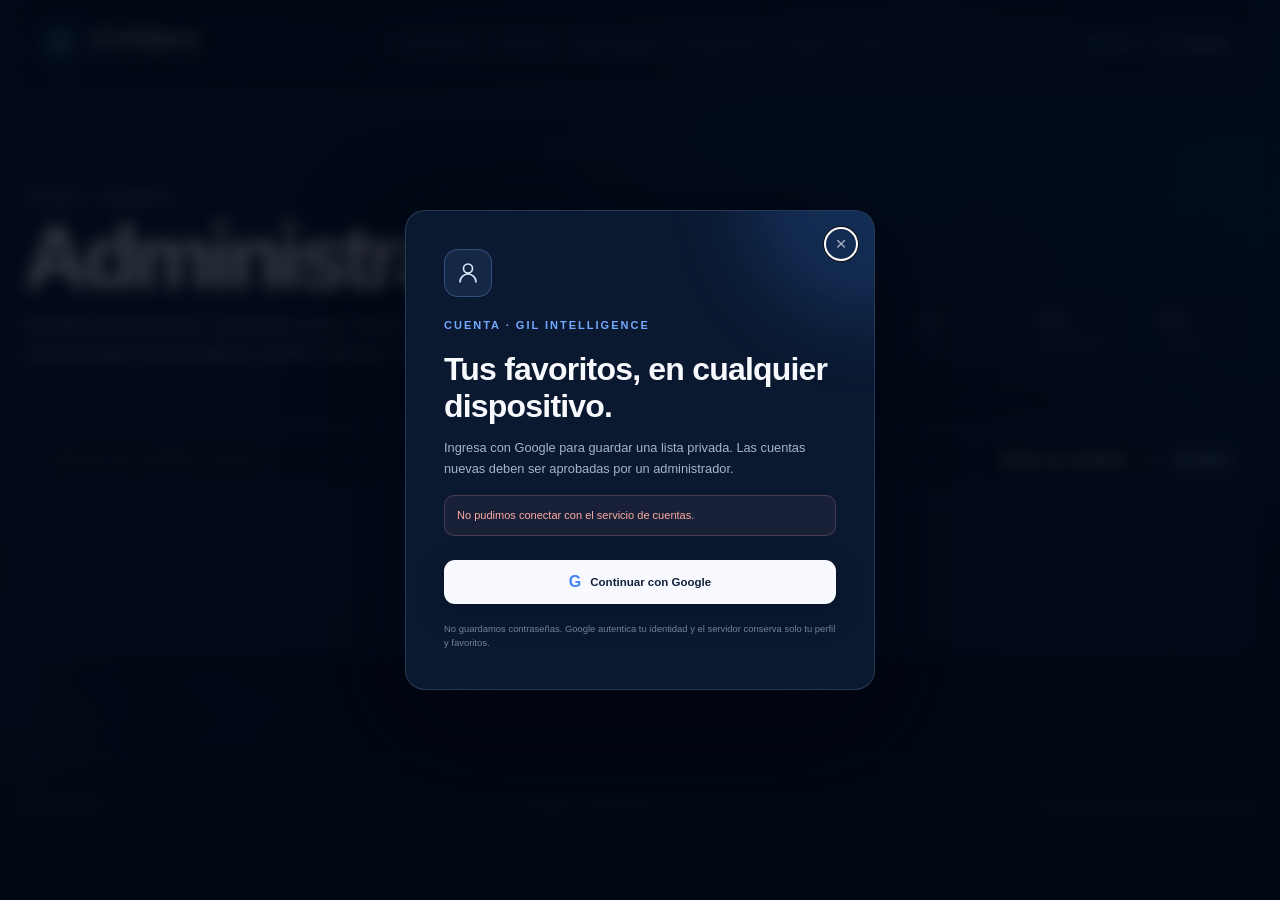
==== apps/web/admin.html @ 430505ee "Add secure multi-user accounts and synced favorites" ====
<!doctype html>
<html lang="es">
  <head>
    <meta charset="utf-8" />
    <meta name="viewport" content="width=device-width, initial-scale=1" />
    <meta name="theme-color" content="#071426" />
    <meta http-equiv="Content-Security-Policy" content="default-src 'self'; script-src 'self' https://www.gstatic.com; style-src 'self' https://fonts.googleapis.com; font-src https://fonts.gstatic.com; img-src 'self' data: https://lh3.googleusercontent.com; connect-src 'self' https://cactuar-api-mpkrb3h6wa-uc.a.run.app https://identitytoolkit.googleapis.com https://securetoken.googleapis.com https://www.googleapis.com; object-src 'none'; base-uri 'self'; form-action 'none'" />
    <meta name="robots" content="noindex, nofollow" />
    <title>Administración · Gil Intelligence</title>
    <link rel="preconnect" href="https://fonts.googleapis.com" />
    <link rel="preconnect" href="https://fonts.gstatic.com" crossorigin />
    <link href="https://fonts.googleapis.com/css2?family=Manrope:wght@400;500;600;700&amp;family=Space+Grotesk:wght@500;600&amp;display=swap" rel="stylesheet" />
    <link rel="stylesheet" href="./styles.css" />
  </head>
  <body>
    <div class="ambient ambient-one"></div><div class="ambient ambient-two"></div>
    <header class="topbar">
      <a class="brand" href="./" aria-label="Gil Intelligence, inicio"><span class="brand-mark" aria-hidden="true">G</span><span><strong>Gil Intelligence</strong><small>Administración</small></span></a>
      <nav class="site-nav" aria-label="Secciones principales">
        <a href="./">Conversiones</a><a href="./market.html">Mercado</a><a href="./opportunities.html">Oportunidades</a><a href="./projections.html">Proyecciones</a><a href="./snipes.html">Snipeos</a><a href="./signals.html">Hoy</a>
      </nav>
      <div class="topbar-meta"><span class="live-dot" aria-hidden="true"></span><span>Admin</span></div>
    </header>
    <main class="admin-main">
      <section class="admin-hero">
        <div><p class="eyebrow">ACCESO · USUARIOS</p><h1>Administración.</h1><p>Aprueba cuentas nuevas, suspende accesos y asigna administradores. Los datos de mercado siguen siendo públicos; perfiles y favoritos son privados.</p></div>
        <div class="admin-summary" aria-label="Resumen de usuarios">
          <div><strong id="admin-total">—</strong><small>Total</small></div>
          <div><strong id="admin-pending">—</strong><small>Pendientes</small></div>
          <div><strong id="admin-active">—</strong><small>Activos</small></div>
        </div>
      </section>
      <section id="admin-panel" class="admin-panel" aria-live="polite">
        <div class="admin-toolbar">
          <label class="sr-only" for="admin-search">Buscar usuario</label><input id="admin-search" type="search" placeholder="Buscar por nombre o correo…" autocomplete="off" />
          <label class="sr-only" for="admin-status-filter">Estado</label><select id="admin-status-filter"><option value="ALL">Todos los estados</option><option value="PENDING">Pendientes</option><option value="ACTIVE">Activos</option><option value="SUSPENDED">Suspendidos</option></select>
          <button id="admin-refresh" class="secondary-action" type="button">Actualizar</button>
        </div>
        <div id="admin-users" class="admin-users"><p class="admin-empty">Comprobando permisos…</p></div>
      </section>
    </main>
    <footer><span>Gil Intelligence</span><span>Acceso restringido a administradores.</span><span>No automatiza acciones dentro del juego.</span></footer>
    <script src="./config.js" defer></script>
    <script src="./auth.js" defer></script>
    <script src="./admin.js" defer></script>
  </body>
</html>
---- apps/web/styles.css ----
:root {
  color-scheme: dark;
  --ink: #f7f9fd;
  --muted: #a7b4c8;
  --quiet: #718198;
  --bg: #06101f;
  --panel: rgba(12, 26, 47, 0.88);
  --panel-solid: #0d1c33;
  --line: rgba(150, 179, 220, 0.17);
  --mint: #73a9ff;
  --mint-bright: #dbeafe;
  --gold: #d6bd8a;
  --danger: #ffaaa3;
  --shadow: 0 24px 70px rgba(0, 5, 16, 0.42);
  --font-sans: "Manrope", "Segoe UI Variable", "Segoe UI", sans-serif;
  --font-display: "Space Grotesk", "Manrope", sans-serif;
  font-family: var(--font-sans);
}

* { box-sizing: border-box; }
[hidden] { display: none !important; }

html { scroll-behavior: smooth; }

body {
  margin: 0;
  min-width: 320px;
  background:
    radial-gradient(circle at 72% -10%, rgba(63, 119, 208, 0.2), transparent 40%),
    radial-gradient(circle at 8% 42%, rgba(34, 73, 132, 0.12), transparent 36%),
    linear-gradient(180deg, #071426 0%, #06101f 52%, #040b16 100%);
  color: var(--ink);
  min-height: 100vh;
  overflow-x: hidden;
  text-rendering: optimizeLegibility;
}

button, input, select { font: inherit; }

button, select { cursor: pointer; }

.ambient {
  position: fixed;
  width: 440px;
  height: 440px;
  border-radius: 50%;
  filter: blur(90px);
  opacity: 0.12;
  pointer-events: none;
  z-index: -1;
}

.ambient-one { background: #397ee8; top: 8%; right: -260px; }
.ambient-two { background: #9abcf3; bottom: 5%; left: -300px; opacity: 0.055; }

.topbar {
  width: min(1440px, calc(100% - 48px));
  margin: 0 auto;
  height: 88px;
  display: grid;
  grid-template-columns: 1fr auto 1fr;
  align-items: center;
  border-bottom: 1px solid var(--line);
  position: sticky;
  top: 0;
  z-index: 20;
  padding-inline: 18px;
  background: rgba(5, 15, 30, 0.82);
  backdrop-filter: blur(18px) saturate(130%);
  box-shadow: 0 14px 34px rgba(0, 5, 16, .16);
}

.brand {
  color: inherit;
  text-decoration: none;
  display: inline-flex;
  align-items: center;
  gap: 12px;
}

.brand-mark {
  width: 38px;
  height: 38px;
  display: grid;
  place-items: center;
  border: 1px solid rgba(115, 169, 255, 0.58);
  border-radius: 10px;
  color: var(--mint-bright);
  background: linear-gradient(145deg, rgba(115, 169, 255, 0.2), rgba(115, 169, 255, 0.035));
  box-shadow: inset 0 0 18px rgba(115, 169, 255, 0.08), 0 8px 24px rgba(21, 74, 155, .18);
  font-family: var(--font-display);
  font-weight: 600;
}

.brand strong, .brand small { display: block; }
.brand strong { font-size: 0.92rem; letter-spacing: 0.01em; }
.brand small { margin-top: 2px; color: var(--quiet); font-size: 0.68rem; letter-spacing: 0.08em; text-transform: uppercase; }

.topbar-meta {
  justify-self: end;
  display: flex;
  align-items: center;
  gap: 8px;
  color: var(--muted);
  font-size: 0.8rem;
  letter-spacing: 0.02em;
}

.live-dot {
  width: 7px;
  height: 7px;
  border-radius: 50%;
  background: var(--mint);
  box-shadow: 0 0 12px rgba(115, 169, 255, 0.72);
}

.separator { color: #43536a; }

.auth-trigger {
  min-height: 36px;
  padding: 6px 10px;
  display: inline-flex;
  align-items: center;
  gap: 7px;
  color: var(--muted);
  border: 1px solid var(--line);
  border-radius: 10px;
  background: rgba(12, 28, 52, .78);
  font-size: .68rem;
  font-weight: 700;
  transition: 150ms ease;
}
.auth-trigger:hover { color: var(--ink); border-color: rgba(115, 169, 255, .42); }
.auth-trigger > span { max-width: 90px; overflow: hidden; text-overflow: ellipsis; white-space: nowrap; }
.auth-trigger svg { width: 17px; height: 17px; fill: none; stroke: currentColor; stroke-width: 1.8; stroke-linecap: round; }
.auth-trigger.has-avatar::before { content: ""; width: 22px; height: 22px; border-radius: 50%; background: var(--avatar) center / cover; box-shadow: 0 0 0 1px rgba(255,255,255,.18); }
.auth-trigger.has-avatar svg { display: none; }

.account-dialog {
  width: min(470px, calc(100% - 24px));
  padding: 0;
  color: var(--ink);
  border: 1px solid rgba(136, 172, 224, .22);
  border-radius: 20px;
  background: #0a1930;
  box-shadow: 0 30px 100px rgba(0, 4, 14, .72);
}
.account-dialog::backdrop { background: rgba(1, 7, 18, .78); backdrop-filter: blur(8px); }
.account-shell { position: relative; padding: 38px; overflow: hidden; }
.account-shell::before { content: ""; position: absolute; width: 250px; height: 250px; right: -120px; top: -140px; border-radius: 50%; background: rgba(55, 116, 210, .22); filter: blur(35px); pointer-events: none; }
.account-icon { width: 48px; height: 48px; margin-bottom: 22px; display: grid; place-items: center; color: var(--mint-bright); border: 1px solid rgba(115, 169, 255, .3); border-radius: 14px; background: rgba(115, 169, 255, .1); }
.account-icon svg { width: 24px; height: 24px; fill: none; stroke: currentColor; stroke-width: 1.6; stroke-linecap: round; }
.account-shell h2 { margin: 8px 0 12px; font: 600 clamp(1.55rem, 4vw, 2rem) var(--font-display); letter-spacing: -.025em; }
.account-copy { margin: 0; color: var(--muted); font-size: .8rem; line-height: 1.65; }
.account-profile { margin-top: 22px; padding: 14px; display: grid; grid-template-columns: 42px minmax(0, 1fr) auto; align-items: center; gap: 11px; border: 1px solid var(--line); border-radius: 13px; background: rgba(5, 15, 30, .62); }
.account-profile[hidden] { display: none; }
.account-profile img { width: 42px; height: 42px; border-radius: 50%; object-fit: cover; }
.account-profile strong, .account-profile small { display: block; overflow: hidden; text-overflow: ellipsis; white-space: nowrap; }
.account-profile strong { font-size: .78rem; }
.account-profile small { margin-top: 3px; color: var(--quiet); font-size: .63rem; }
.account-status, .user-status { padding: 5px 7px; color: #b9d3ff; border: 1px solid rgba(115,169,255,.25); border-radius: 999px; background: rgba(115,169,255,.09); font-size: .56rem; font-weight: 800; letter-spacing: .06em; text-transform: uppercase; }
.account-status[data-status="PENDING"], .user-status[data-status="PENDING"] { color: #f1d7a4; border-color: rgba(214,189,138,.28); background: rgba(214,189,138,.09); }
.account-status[data-status="SUSPENDED"], .user-status[data-status="SUSPENDED"] { color: var(--danger); border-color: rgba(255,170,163,.24); background: rgba(255,170,163,.08); }
.account-message { margin: 16px 0 0; padding: 11px 12px; color: var(--danger); border: 1px solid rgba(255,170,163,.2); border-radius: 10px; background: rgba(255,170,163,.06); font-size: .69rem; line-height: 1.5; }
.account-message[data-tone="success"] { color: #b9d3ff; border-color: rgba(115,169,255,.2); background: rgba(115,169,255,.06); }
.account-actions { margin-top: 24px; display: grid; gap: 9px; }
.google-login, .secondary-action, .account-admin-link {
  min-height: 44px;
  display: flex;
  align-items: center;
  justify-content: center;
  gap: 9px;
  border-radius: 11px;
  font-size: .72rem;
  font-weight: 750;
  text-decoration: none;
}
.google-login { color: #10203a; border: 0; background: #f8faff; box-shadow: 0 10px 28px rgba(4,12,26,.28); }
.google-login span { font: 800 1rem Arial, sans-serif; color: #4285f4; }
.google-login:disabled { opacity: .55; cursor: wait; }
.secondary-action, .account-admin-link { color: var(--mint-bright); border: 1px solid var(--line); background: rgba(12,29,54,.72); }
.account-privacy { margin-top: 18px; display: block; color: var(--quiet); font-size: .59rem; line-height: 1.55; }

.admin-main { padding-bottom: 100px; }
.admin-hero { min-height: 330px; padding: 82px 0 52px; display: flex; align-items: end; justify-content: space-between; gap: 36px; }
.admin-hero h1 { margin: 8px 0 14px; }
.admin-hero p { max-width: 660px; margin: 0; color: var(--muted); line-height: 1.65; }
.admin-summary { display: grid; grid-template-columns: repeat(3, minmax(100px, 1fr)); gap: 9px; }
.admin-summary div { min-width: 112px; padding: 17px; border: 1px solid var(--line); border-radius: 13px; background: var(--panel); }
.admin-summary strong, .admin-summary small { display: block; }
.admin-summary strong { font: 600 1.45rem var(--font-display); }
.admin-summary small { margin-top: 5px; color: var(--quiet); font-size: .59rem; text-transform: uppercase; }
.admin-panel { border: 1px solid var(--line); border-radius: 17px; background: var(--panel); box-shadow: var(--shadow); overflow: hidden; }
.admin-toolbar { padding: 18px; display: grid; grid-template-columns: minmax(220px, 1fr) auto auto; gap: 10px; border-bottom: 1px solid var(--line); }
.admin-toolbar input, .admin-toolbar select { min-height: 42px; padding: 0 13px; color: var(--ink); border: 1px solid var(--line); border-radius: 10px; background: rgba(5,15,30,.62); outline: none; }
.admin-toolbar input:focus, .admin-toolbar select:focus { border-color: rgba(115,169,255,.55); }
.admin-users { display: grid; }
.admin-user { padding: 18px; display: grid; grid-template-columns: 46px minmax(210px, 1fr) auto auto minmax(240px, auto); align-items: center; gap: 14px; border-bottom: 1px solid var(--line); }
.admin-user:last-child { border-bottom: 0; }
.admin-user > img, .admin-avatar-fallback { width: 46px; height: 46px; border-radius: 50%; object-fit: cover; background: rgba(115,169,255,.1); }
.admin-avatar-fallback { display: grid; place-items: center; color: var(--mint); font: 700 1rem var(--font-display); }
.admin-identity { min-width: 0; }
.admin-identity strong, .admin-identity small { display: block; overflow: hidden; text-overflow: ellipsis; white-space: nowrap; }
.admin-identity strong { font-size: .79rem; }
.admin-identity small { margin-top: 4px; color: var(--quiet); font-size: .63rem; }
.admin-meta { color: var(--quiet); font-size: .62rem; line-height: 1.55; text-align: right; }
.admin-meta strong { color: var(--muted); }
.admin-actions { display: flex; justify-content: end; gap: 7px; flex-wrap: wrap; }
.admin-actions button { min-height: 34px; padding: 0 10px; color: var(--muted); border: 1px solid var(--line); border-radius: 8px; background: rgba(5,15,30,.55); font-size: .62rem; font-weight: 700; }
.admin-actions button:hover { color: var(--ink); border-color: rgba(115,169,255,.4); }
.admin-actions button.primary { color: #0b1a30; border-color: transparent; background: #dbeafe; }
.admin-actions button.danger { color: var(--danger); }
.admin-empty { padding: 60px 22px; color: var(--quiet); text-align: center; }

.site-nav {
  display: inline-flex;
  align-items: center;
  gap: 4px;
  padding: 4px;
  border: 1px solid var(--line);
  border-radius: 12px;
  background: rgba(8, 19, 37, .72);
}

.site-nav a {
  padding: 8px 12px;
  color: var(--quiet);
  border-radius: 8px;
  text-decoration: none;
  font-size: .72rem;
  font-weight: 650;
  transition: 150ms ease;
}

.site-nav a:hover { color: var(--ink); }
.site-nav a.active { color: #061225; background: #f6f9ff; box-shadow: 0 5px 18px rgba(126, 173, 249, .18); }

main, footer { width: min(1280px, calc(100% - 48px)); margin-inline: auto; }

.hero {
  min-height: 500px;
  display: grid;
  grid-template-columns: minmax(0, 1.4fr) minmax(280px, 0.6fr);
  align-items: center;
  gap: 60px;
  padding: 72px 0 54px;
}

.eyebrow {
  margin: 0 0 20px;
  color: var(--mint);
  font-size: 0.69rem;
  font-weight: 700;
  letter-spacing: 0.18em;
}

h1, h2, h3, p { margin-top: 0; }

h1 {
  max-width: 850px;
  margin-bottom: 24px;
  font-family: var(--font-display);
  font-size: clamp(3.4rem, 7vw, 6.8rem);
  line-height: 0.94;
  letter-spacing: -0.055em;
  font-weight: 600;
}

h1 em { color: var(--gold); font-weight: 500; }

.hero-lede {
  max-width: 650px;
  margin-bottom: 0;
  color: var(--muted);
  font-size: clamp(1rem, 1.5vw, 1.15rem);
  line-height: 1.75;
}

.page-hero {
  min-height: 420px;
  padding: 74px 0 64px;
  display: grid;
  grid-template-columns: minmax(0, 1fr) auto;
  align-items: center;
  gap: 72px;
}

.page-hero h1 {
  max-width: 980px;
  font-size: clamp(3.2rem, 6vw, 5.6rem);
}

.hero-index {
  width: 148px;
  aspect-ratio: 1;
  display: grid;
  place-content: center;
  text-align: center;
  border: 1px solid rgba(115, 169, 255, .3);
  border-radius: 50%;
  background: radial-gradient(circle, rgba(115, 169, 255, .12), transparent 66%);
  box-shadow: 0 0 60px rgba(57, 126, 232, .1);
}

.hero-index span, .hero-index small { display: block; }
.hero-index span { color: var(--mint-bright); font-family: var(--font-display); font-size: 2.4rem; }
.hero-index small { margin-top: 4px; color: var(--quiet); font-size: .65rem; letter-spacing: .13em; text-transform: uppercase; }
.hero-index.gold { border-color: rgba(228, 189, 107, .28); background: radial-gradient(circle, rgba(228, 189, 107, .1), transparent 66%); }
.hero-index.gold span { color: var(--gold); }

.hero-orbit {
  position: relative;
  width: min(30vw, 360px);
  aspect-ratio: 1;
  justify-self: end;
  display: grid;
  place-items: center;
}

.orbit-ring {
  position: absolute;
  inset: 8%;
  border: 1px solid rgba(115, 169, 255, 0.23);
  border-radius: 50%;
}

.ring-one { animation: orbit 26s linear infinite; }
.ring-one::before, .ring-two::after {
  content: "";
  position: absolute;
  width: 8px;
  height: 8px;
  border-radius: 50%;
  background: var(--mint);
  box-shadow: 0 0 18px var(--mint);
}
.ring-one::before { left: 11%; top: 13%; }
.ring-two { inset: 22%; border-color: rgba(228, 189, 107, 0.22); animation: orbit 18s linear infinite reverse; }
.ring-two::after { right: 3%; bottom: 28%; background: var(--gold); box-shadow: 0 0 18px var(--gold); }

.crystal {
  display: grid;
  place-items: center;
  width: 118px;
  height: 118px;
  color: var(--mint-bright);
  font-size: 3rem;
  border: 1px solid rgba(115, 169, 255, 0.34);
  background: radial-gradient(circle at 35% 30%, rgba(219, 234, 254, 0.22), rgba(30, 72, 139, 0.14));
  box-shadow: 0 0 70px rgba(57, 126, 232, 0.16), inset 0 0 40px rgba(115, 169, 255, 0.1);
  transform: rotate(45deg);
  border-radius: 24px;
}
.crystal::first-letter { transform: rotate(-45deg); }

@keyframes orbit { to { transform: rotate(360deg); } }

.metrics {
  display: grid;
  grid-template-columns: repeat(4, minmax(0, 1fr));
  gap: 12px;
}

.metric-card {
  min-width: 0;
  min-height: 156px;
  padding: 28px;
  display: flex;
  flex-direction: column;
  justify-content: center;
  border: 1px solid var(--line);
  border-radius: 16px;
  background: linear-gradient(155deg, rgba(15, 33, 60, .94), rgba(8, 21, 40, .9));
  box-shadow: 0 16px 44px rgba(0, 5, 16, .18);
}
.metric-card:last-child { border-right: 1px solid var(--line); }
.metric-card.featured { border-color: rgba(115, 169, 255, .32); background: linear-gradient(145deg, rgba(115, 169, 255, 0.14), rgba(10, 25, 47, .9)); }
.metric-label { color: var(--muted); font-size: 0.76rem; text-transform: uppercase; letter-spacing: 0.08em; overflow-wrap: anywhere; }
.metric-card strong { margin: 10px 0 6px; font-family: var(--font-display); font-size: 2rem; font-weight: 600; }
.metric-card small { color: var(--quiet); line-height: 1.45; }

.explorer { padding: 120px 0 96px; }

.section-heading {
  display: flex;
  justify-content: space-between;
  align-items: end;
  gap: 24px;
  margin-bottom: 30px;
}

.section-heading .eyebrow { margin-bottom: 12px; }
h2 { margin-bottom: 0; font-family: var(--font-display); font-size: clamp(2rem, 4vw, 3.6rem); font-weight: 600; letter-spacing: -0.04em; }
.result-count { margin: 0 0 6px; color: var(--quiet); font-size: 0.85rem; }

.toolbar {
  display: grid;
  grid-template-columns: minmax(300px, 1fr) auto auto;
  gap: 12px;
  margin-bottom: 18px;
}

.search-box, .select-control, .toggle-control {
  min-height: 54px;
  border: 1px solid var(--line);
  border-radius: 13px;
  background: rgba(10, 24, 45, 0.86);
}

.search-box {
  display: flex;
  align-items: center;
  padding: 0 16px;
  gap: 12px;
}

.search-icon { color: var(--mint); font-size: 1.25rem; }
.search-box input { flex: 1; min-width: 0; border: 0; outline: 0; color: var(--ink); background: transparent; }
.search-box input::placeholder { color: #677991; }
kbd { color: var(--quiet); border: 1px solid var(--line); border-radius: 6px; padding: 3px 7px; font-size: 0.67rem; background: #08162a; }

.select-control { display: flex; align-items: center; gap: 10px; padding: 0 14px; color: var(--quiet); font-size: 0.75rem; }
.select-control select { border: 0; outline: 0; background: transparent; color: var(--ink); }
.select-control option { background: var(--panel-solid); }

.toggle-control { display: flex; align-items: center; gap: 9px; padding: 0 16px; color: var(--muted); font-size: 0.78rem; }
.toggle-control input { position: absolute; opacity: 0; }
.toggle-ui { width: 30px; height: 17px; padding: 2px; border-radius: 20px; background: #263850; transition: background 160ms ease; }
.toggle-ui::after { content: ""; display: block; width: 13px; height: 13px; border-radius: 50%; background: #8696ab; transition: transform 160ms ease, background 160ms ease; }
.toggle-control input:checked + .toggle-ui { background: rgba(115, 169, 255, 0.28); }
.toggle-control input:checked + .toggle-ui::after { transform: translateX(13px); background: var(--mint); }

.currency-chips { display: flex; flex-wrap: wrap; gap: 8px; padding: 2px 0 20px; }
.chip { flex: 0 0 auto; padding: 8px 12px; color: var(--muted); border: 1px solid var(--line); border-radius: 999px; background: transparent; font-size: 0.74rem; transition: 150ms ease; }
.chip:hover, .chip.active { color: #061225; border-color: #f7f9fd; background: #f7f9fd; box-shadow: 0 6px 18px rgba(115, 169, 255, .13); }
.directory-chip { color: var(--gold); border-color: rgba(228, 189, 107, .3); }

.segment-tabs {
  display: grid;
  grid-template-columns: repeat(2, minmax(0, 1fr));
  gap: 10px;
  margin-bottom: 16px;
}

.segment-tab {
  min-height: 76px;
  padding: 14px 18px;
  color: var(--muted);
  text-align: left;
  border: 1px solid var(--line);
  border-radius: 14px;
  background: rgba(10, 24, 45, .78);
  font-weight: 700;
  transition: 150ms ease;
}

.segment-tab small { display: block; margin-top: 5px; color: var(--quiet); font-size: .67rem; font-weight: 500; }
.segment-tab:hover { border-color: rgba(115, 169, 255, .38); }
.segment-tab.active { color: var(--mint-bright); border-color: rgba(115, 169, 255, .52); background: linear-gradient(145deg, rgba(115, 169, 255, .13), rgba(10, 24, 45, .78)); }
.segment-tab.active small { color: var(--muted); }

.market-toolbar, .opportunity-toolbar { grid-template-columns: minmax(240px, 1fr) auto auto auto auto; }
.signal-toolbar { grid-template-columns: minmax(280px, 1fr) auto auto; }
.projection-toolbar { grid-template-columns: minmax(250px, 1fr) auto auto auto; }

.projection-guardrail {
  margin-top: 18px;
  display: grid;
  grid-template-columns: repeat(2, minmax(0, 1fr));
  gap: 12px;
}
.projection-guardrail > div {
  min-width: 0;
  padding: 20px 22px;
  display: grid;
  grid-template-columns: 32px minmax(0, 1fr);
  gap: 13px;
  align-items: start;
  border: 1px solid var(--line);
  border-radius: 14px;
  background: rgba(8, 22, 42, .7);
}
.projection-guardrail p { margin: 0; color: var(--muted); font-size: .75rem; line-height: 1.6; }
.projection-guardrail strong { color: var(--ink); }
.guardrail-icon { width: 30px; height: 30px; display: grid; place-items: center; color: var(--mint-bright); border: 1px solid rgba(115, 169, 255, .3); border-radius: 9px; background: rgba(115, 169, 255, .09); }
.guardrail-icon.muted { color: var(--gold); border-color: rgba(228, 189, 107, .24); background: rgba(228, 189, 107, .07); }

.signal-control-panel, .alert-panel {
  margin-top: 14px;
  padding: 24px;
  display: grid;
  grid-template-columns: minmax(280px, 1fr) minmax(230px, .42fr) auto;
  align-items: center;
  gap: 24px;
  border: 1px solid var(--line);
  border-radius: 16px;
  background: linear-gradient(145deg, rgba(14, 31, 56, .82), rgba(7, 19, 37, .76));
}
.signal-control-panel.compact { grid-template-columns: minmax(280px, 1fr) auto; }
.signal-control-panel h2, .alert-panel h2 { margin-top: 7px; font-size: 1.35rem; letter-spacing: -.02em; }
.signal-control-panel p { max-width: 720px; margin: 9px 0 0; color: var(--muted); font-size: .74rem; line-height: 1.55; }
.signal-control-panel label > span { display: block; margin-bottom: 7px; color: var(--quiet); font-size: .66rem; font-weight: 700; letter-spacing: .06em; text-transform: uppercase; }
.money-input { min-height: 48px; padding: 0 13px; display: flex; align-items: center; border: 1px solid var(--line); border-radius: 11px; background: rgba(5, 15, 31, .7); }
.money-input input { width: 100%; min-width: 0; color: var(--ink); border: 0; outline: 0; background: transparent; font-family: var(--font-display); font-weight: 600; }
.money-input small { color: var(--quiet); }
.secondary-button { min-height: 48px; padding: 0 17px; color: var(--mint-bright); border: 1px solid rgba(115, 169, 255, .32); border-radius: 11px; background: rgba(115, 169, 255, .08); font-size: .7rem; font-weight: 700; }
.secondary-button:hover { border-color: rgba(115, 169, 255, .62); background: rgba(115, 169, 255, .14); }
.alert-panel { grid-template-columns: 230px 1fr; align-items: start; }
.alert-list { display: grid; grid-template-columns: repeat(3, minmax(0, 1fr)); gap: 8px; }
.alert-list > p { margin: 12px 0; color: var(--quiet); font-size: .74rem; }
.alert-list button { min-width: 0; padding: 12px 14px; color: var(--ink); text-align: left; border: 1px solid var(--line); border-radius: 10px; background: rgba(5, 15, 31, .6); }
.alert-list strong, .alert-list span { display: block; overflow-wrap: anywhere; }
.alert-list strong { font-size: .72rem; }
.alert-list span { margin-top: 5px; color: var(--gold); font-size: .62rem; }

.signal-explorer { padding-top: 92px; }
.signal-grid { display: grid; grid-template-columns: repeat(3, minmax(0, 1fr)); gap: 14px; }
.signal-card { min-width: 0; padding: 20px; display: flex; flex-direction: column; border: 1px solid var(--line); border-radius: 16px; background: linear-gradient(155deg, rgba(14, 31, 56, .96), rgba(7, 19, 37, .94)); box-shadow: 0 16px 42px rgba(0, 5, 16, .2); cursor: pointer; transition: transform 150ms ease, border-color 150ms ease, box-shadow 150ms ease; }
.signal-card:hover, .signal-card:focus { outline: none; transform: translateY(-2px); border-color: rgba(115, 169, 255, .42); box-shadow: 0 22px 52px rgba(0, 5, 16, .32); }
.signal-card.urgente, .signal-card.fuerte { border-color: rgba(214, 189, 138, .28); }
.signal-card-top { min-height: 26px; display: flex; align-items: center; justify-content: space-between; gap: 10px; }
.signal-band, .signal-risk { font-size: .61rem; font-weight: 800; letter-spacing: .09em; }
.signal-band { color: var(--mint-bright); }
.signal-card.urgente .signal-band, .signal-card.fuerte .signal-band { color: var(--gold); }
.signal-risk { color: var(--quiet); }
.signal-identity { margin-top: 18px; display: grid; grid-template-columns: 38px minmax(0, 1fr); align-items: center; gap: 12px; }
.signal-identity h3 { margin: 0; color: var(--ink); font-family: var(--font-display); font-size: 1.08rem; font-weight: 600; line-height: 1.25; overflow-wrap: anywhere; }
.signal-identity p { margin: 5px 0 0; color: var(--quiet); font-size: .68rem; overflow-wrap: anywhere; }
.signal-identity > .tiny-sparkline { grid-column: 2; justify-content: flex-start; }
.signal-score { margin-top: 20px; display: grid; grid-template-columns: auto 1fr; align-items: end; gap: 18px; }
.signal-score small, .signal-score strong { display: block; }
.signal-score small { margin-bottom: 3px; color: var(--quiet); font-size: .58rem; letter-spacing: .1em; }
.signal-score strong { color: var(--ink); font-family: var(--font-display); font-size: 1.6rem; }
.signal-score strong span { margin-left: 2px; color: var(--quiet); font-family: var(--font-sans); font-size: .62rem; }
.signal-score progress, .signal-detail-progress { width: 100%; height: 7px; overflow: hidden; border: 0; border-radius: 10px; background: #263a57; }
.signal-score progress::-webkit-progress-bar, .signal-detail-progress::-webkit-progress-bar { background: #263a57; }
.signal-score progress::-webkit-progress-value, .signal-detail-progress::-webkit-progress-value { border-radius: 10px; background: linear-gradient(90deg, #4e8ee8, var(--mint-bright)); }
.signal-score progress::-moz-progress-bar, .signal-detail-progress::-moz-progress-bar { border-radius: 10px; background: var(--mint); }
.signal-metrics { margin-top: 17px; display: grid; grid-template-columns: repeat(3, minmax(0, 1fr)); gap: 7px; }
.signal-metrics div { min-width: 0; padding: 10px; border: 1px solid rgba(150, 179, 220, .11); border-radius: 9px; }
.signal-metrics small, .signal-metrics strong { display: block; }
.signal-metrics small { color: var(--quiet); font-size: .54rem; letter-spacing: .05em; }
.signal-metrics strong { margin-top: 5px; color: var(--ink); font-size: .72rem; overflow-wrap: anywhere; }
.signal-metrics .action-text { color: var(--mint-bright); font-size: .64rem; line-height: 1.35; }
.signal-reason { margin: 16px 0 0; color: var(--muted); font-size: .72rem; line-height: 1.55; }
.signal-action { margin-top: auto; padding-top: 16px; color: var(--mint); font-size: .68rem; font-weight: 700; }
.signal-empty { margin-top: 14px; border: 1px solid var(--line); border-radius: 16px; }
.snipe-caution { margin: 0 0 18px; }
.reason-panel { margin-top: 22px; padding: 18px; border: 1px solid var(--line); border-radius: 13px; background: rgba(5, 15, 31, .48); }
.reason-panel > small { color: var(--mint); font-size: .62rem; font-weight: 700; letter-spacing: .12em; }
.reason-panel ul { margin: 12px 0 0; padding-left: 18px; color: var(--muted); font-size: .76rem; line-height: 1.6; }
.reason-panel li + li { margin-top: 7px; }
.reason-panel p { margin: 10px 0 0; color: var(--muted); font-size: .76rem; line-height: 1.55; }
.reason-panel p strong { color: var(--ink); }
.source-link { margin-top: 14px; display: inline-flex; color: var(--gold); font-size: .72rem; text-decoration: none; }
.source-link:hover { text-decoration: underline; }
.signal-detail-progress { margin-top: 14px; }
.strategy-panel, .backtest-panel { margin-top: 22px; padding: 19px; border: 1px solid rgba(115, 169, 255, .22); border-radius: 14px; background: linear-gradient(145deg, rgba(115, 169, 255, .06), rgba(5, 15, 31, .52)); }
.strategy-panel > small, .backtest-panel > small { color: var(--mint); font-size: .62rem; font-weight: 700; letter-spacing: .12em; }
.strategy-grid { margin-top: 14px; display: grid; grid-template-columns: repeat(3, minmax(0, 1fr)); gap: 8px; }
.strategy-grid div { min-width: 0; padding: 11px; border: 1px solid rgba(150, 179, 220, .12); border-radius: 9px; }
.strategy-grid span, .strategy-grid strong { display: block; overflow-wrap: anywhere; }
.strategy-grid span { color: var(--quiet); font-size: .62rem; }
.strategy-grid strong { margin-top: 5px; font-size: .76rem; }
.strategy-panel > p { margin: 12px 0 0; color: var(--muted); font-size: .72rem; line-height: 1.55; }
.strategy-panel > p b { color: var(--ink); }
.phase-tags { margin-top: 12px; display: flex; flex-wrap: wrap; gap: 6px; }
.phase-tags span { padding: 5px 8px; color: var(--mint-bright); border: 1px solid rgba(115, 169, 255, .2); border-radius: 999px; font-size: .6rem; }
.backtest-panel { display: grid; grid-template-columns: repeat(4, minmax(0, 1fr)); gap: 8px; }
.backtest-panel > small { grid-column: 1 / -1; margin-bottom: 5px; }
.backtest-panel div { min-width: 0; }
.backtest-panel span, .backtest-panel strong { display: block; overflow-wrap: anywhere; }
.backtest-panel span { color: var(--quiet); font-size: .61rem; }
.backtest-panel strong { margin-top: 5px; font-size: .72rem; }
.signal-detail > .watch-button { width: 100%; height: 44px; margin-top: 18px; color: var(--mint-bright); border-radius: 10px; }

.signal-center { padding-top: 96px; padding-bottom: 100px; }
.signal-center-toolbar { grid-template-columns: minmax(250px, 1fr) auto auto auto; }
.module-summary { margin-bottom: 18px; display: grid; grid-template-columns: repeat(5, minmax(0, 1fr)); gap: 8px; }
.module-summary button { min-width: 0; padding: 15px; display: grid; grid-template-columns: auto 1fr; align-items: center; gap: 3px 10px; color: var(--muted); text-align: left; border: 1px solid var(--line); border-radius: 12px; background: rgba(8, 22, 42, .72); }
.module-summary button:hover { border-color: rgba(115, 169, 255, .42); background: rgba(115, 169, 255, .08); }
.module-summary span { grid-row: 1 / 3; color: var(--mint); font-family: var(--font-display); font-size: 1.25rem; }
.module-summary strong { color: var(--ink); font-family: var(--font-display); font-size: 1.1rem; }
.module-summary small { color: var(--quiet); font-size: .62rem; }
.center-grid { display: grid; grid-template-columns: repeat(3, minmax(0, 1fr)); gap: 12px; }
.center-card { min-width: 0; padding: 19px; display: flex; flex-direction: column; border: 1px solid var(--line); border-radius: 15px; background: linear-gradient(155deg, rgba(14, 31, 56, .95), rgba(7, 19, 37, .94)); }
.center-card.module-snipe { border-color: rgba(214, 189, 138, .3); }
.center-card-heading { display: grid; grid-template-columns: 34px minmax(0, 1fr) auto; align-items: start; gap: 10px; }
.center-card-heading .module-icon { width: 34px; height: 34px; display: grid; place-items: center; color: var(--mint-bright); border: 1px solid rgba(115, 169, 255, .25); border-radius: 9px; background: rgba(115, 169, 255, .08); }
.center-card-heading small { color: var(--mint); font-size: .57rem; font-weight: 700; letter-spacing: .08em; text-transform: uppercase; }
.center-card-heading h3 { margin: 5px 0 0; font-family: var(--font-display); font-size: .96rem; font-weight: 600; line-height: 1.3; overflow-wrap: anywhere; }
.center-card-heading p { margin: 4px 0 0; color: var(--quiet); font-size: .63rem; overflow-wrap: anywhere; }
.center-score { margin-top: 17px; display: grid; grid-template-columns: auto 1fr; align-items: end; gap: 12px; }
.center-score strong { font-family: var(--font-display); font-size: 1.45rem; }
.center-score strong span { color: var(--quiet); font-family: var(--font-sans); font-size: .58rem; }
.center-score progress { width: 100%; height: 6px; margin-bottom: 5px; border: 0; border-radius: 9px; overflow: hidden; }
.center-score progress::-webkit-progress-bar { background: #263a57; }
.center-score progress::-webkit-progress-value { background: linear-gradient(90deg, #4e8ee8, var(--mint-bright)); }
.center-metrics { margin-top: 14px; display: grid; grid-template-columns: repeat(3, minmax(0, 1fr)); gap: 6px; }
.center-metrics div { min-width: 0; padding: 9px; border: 1px solid rgba(150, 179, 220, .11); border-radius: 8px; }
.center-metrics small, .center-metrics strong { display: block; overflow-wrap: anywhere; }
.center-metrics small { color: var(--quiet); font-size: .54rem; }
.center-metrics strong { margin-top: 5px; font-size: .67rem; }
.center-reason { margin: 14px 0 0; color: var(--muted); font-size: .68rem; line-height: 1.5; }
.horizon-strip { margin-top: auto; padding-top: 14px; display: flex; flex-wrap: wrap; gap: 6px; }
.horizon-strip span { padding: 5px 7px; color: var(--quiet); border: 1px solid var(--line); border-radius: 999px; font-size: .56rem; }
.horizon-strip b { color: var(--muted); font-weight: 600; }
.horizon-strip small { margin-left: auto; align-self: center; color: var(--quiet); font-size: .58rem; }
.center-card > a { margin-top: 12px; color: var(--mint); font-size: .65rem; font-weight: 700; text-decoration: none; }
.center-card-actions { margin-top: 12px; display: flex; align-items: center; justify-content: space-between; gap: 10px; }
.center-card-actions button { padding: 0; color: var(--ink); border: 0; background: transparent; font: 700 .64rem var(--font-sans); cursor: pointer; }
.center-card-actions a { color: var(--mint); font-size: .64rem; font-weight: 700; text-decoration: none; }
.center-card > .tiny-sparkline { justify-content: flex-start; }

.today-overview { padding: 98px 0 34px; }
.today-grid { display: grid; grid-template-columns: repeat(3, minmax(0, 1fr)); gap: 13px; }
.today-card { min-width: 0; min-height: 310px; padding: 20px; display: flex; flex-direction: column; border: 1px solid var(--line); border-radius: 16px; background: radial-gradient(circle at 100% 0, rgba(115, 169, 255, .09), transparent 38%), linear-gradient(150deg, rgba(14, 32, 58, .96), rgba(7, 19, 37, .96)); box-shadow: 0 18px 46px rgba(0, 7, 20, .18); }
.today-card.module-snipe, .today-card.module-opportunity { border-color: rgba(214, 189, 138, .3); }
.today-card-top { min-height: 20px; display: flex; align-items: flex-start; justify-content: space-between; gap: 10px; }
.today-card-top > span { color: var(--mint); font-size: .6rem; font-weight: 700; letter-spacing: .1em; text-transform: uppercase; }
.today-card-top .quality-pill { margin-top: 0; text-align: right; }
.today-card-title { margin-top: 17px; display: grid; grid-template-columns: 42px minmax(0, 1fr); align-items: center; gap: 12px; }
.today-card-title .item-icon { width: 42px; height: 42px; flex-basis: 42px; }
.today-card-title h3 { margin: 0; font: 600 1.05rem/1.28 var(--font-display); overflow-wrap: anywhere; }
.today-card-title p { margin: 4px 0 0; color: var(--quiet); font-size: .63rem; overflow-wrap: anywhere; }
.today-card-score { margin-top: 18px; display: grid; grid-template-columns: auto minmax(0, 1fr) auto; align-items: center; gap: 13px; }
.today-card-score > strong { font: 600 1.65rem var(--font-display); }
.today-card-score > strong small { color: var(--quiet); font: 500 .56rem var(--font-sans); }
.today-card-score > div:nth-child(2) span, .today-card-score > div:nth-child(2) b { display: block; overflow-wrap: anywhere; }
.today-card-score > div:nth-child(2) span { color: var(--quiet); font-size: .55rem; text-transform: uppercase; }
.today-card-score > div:nth-child(2) b { margin-top: 4px; font-size: .7rem; }
.today-card-score .tiny-sparkline { margin: 0; }
.today-card-plan { margin: 17px 0 0; color: var(--muted); font-size: .7rem; line-height: 1.55; }
.today-card-actions { margin-top: auto; padding-top: 17px; display: flex; align-items: center; justify-content: space-between; gap: 10px; }
.today-card-actions button { padding: 0; color: var(--ink); border: 0; background: transparent; font: 700 .65rem var(--font-sans); cursor: pointer; }
.today-card-actions a { color: var(--mint); font-size: .65rem; font-weight: 700; text-decoration: none; }
.today-health { margin-bottom: 48px; padding: 12px; display: grid; grid-template-columns: repeat(3, minmax(0, 1fr)); gap: 8px; border: 1px solid var(--line); border-radius: 14px; background: rgba(7, 19, 37, .7); }
.today-health > div { min-width: 0; min-height: 58px; padding: 11px 13px; display: flex; align-items: center; gap: 10px; border-right: 1px solid var(--line); }
.today-health > div:last-child { border-right: 0; }
.today-health > div > span:not(.live-dot) { width: 24px; color: var(--mint); font: 600 1rem var(--font-display); text-align: center; }
.today-health p { margin: 0; min-width: 0; }
.today-health small, .today-health strong { display: block; overflow-wrap: anywhere; }
.today-health small { color: var(--quiet); font-size: .54rem; letter-spacing: .08em; }
.today-health strong { margin-top: 4px; font-size: .68rem; }

.watch-summary {
  min-height: 40px;
  margin: -6px 2px 16px;
  display: flex;
  align-items: center;
  gap: 14px;
  color: var(--quiet);
  font-size: .7rem;
}
.watch-summary span { color: var(--gold); }
.watch-summary strong { color: var(--mint); font-weight: 650; }
.watch-summary small { margin-left: auto; }
.entity-watch { width: 100%; display: flex; align-items: center; gap: 10px; }
.entity-watch > span { min-width: 0; }
.entity-watch > span:last-child { flex: 1 1 auto; }
.watch-button {
  flex: 0 0 auto;
  min-width: 30px;
  height: 30px;
  padding: 0 8px;
  color: #65778f;
  border: 1px solid var(--line);
  border-radius: 999px;
  background: rgba(7, 19, 37, .84);
  font-size: .8rem;
}
.watch-button:hover, .watch-button.active { color: #241b08; border-color: var(--gold); background: var(--gold); }
.detail-watch { float: right; width: auto; margin: 4px 42px 0 12px; }

.trend-pill, .stock-pill {
  display: inline-flex;
  padding: 6px 9px;
  border-radius: 999px;
  white-space: nowrap;
  font-size: .61rem;
  font-weight: 750;
  letter-spacing: .03em;
}
.trend-pill.demand_up, .stock-pill.verified { color: var(--mint-bright); background: rgba(115, 169, 255, .13); }
.trend-pill.cooling { color: #e6a69b; background: rgba(230, 166, 155, .09); }
.trend-pill.price_up { color: var(--gold); background: rgba(228, 189, 107, .1); }
.trend-pill.stable, .trend-pill.new, .stock-pill.unverified { color: var(--quiet); background: rgba(126, 146, 176, .1); }

.capital-planner {
  margin: 72px 0 24px;
  padding: 38px;
  display: grid;
  grid-template-columns: minmax(260px, .75fr) minmax(340px, 1.25fr);
  gap: 30px 50px;
  border: 1px solid rgba(115, 169, 255, .24);
  border-radius: 20px;
  background: linear-gradient(145deg, rgba(115, 169, 255, .08), rgba(8, 22, 42, .9));
  box-shadow: var(--shadow);
}
.capital-planner h2 { font-size: clamp(1.8rem, 3vw, 2.8rem); }
.capital-planner > div:first-child > p:last-child { color: var(--muted); line-height: 1.55; }
.capital-form { display: grid; grid-template-columns: 1fr auto auto; gap: 10px; align-items: end; }
.capital-form label { min-height: 58px; padding: 9px 13px; display: flex; flex-direction: column; justify-content: center; border: 1px solid var(--line); border-radius: 12px; background: rgba(7, 19, 37, .72); }
.capital-form label span { margin-bottom: 4px; color: var(--quiet); font-size: .61rem; letter-spacing: .06em; text-transform: uppercase; }
.capital-form input, .capital-form select { min-width: 0; color: var(--ink); border: 0; outline: 0; background: transparent; font-size: .88rem; }
.capital-form option { background: var(--panel-solid); }
.capital-form button { min-height: 58px; padding: 0 18px; color: #061225; border: 0; border-radius: 12px; background: #f7f9fd; font-weight: 750; }
.capital-result { grid-column: 1 / -1; }
.capital-result > p { margin: 0; color: var(--quiet); }
.capital-totals { display: grid; grid-template-columns: repeat(4, 1fr); gap: 10px; }
.capital-totals div { padding: 14px; border: 1px solid var(--line); border-radius: 12px; background: rgba(7, 19, 37, .62); }
.capital-totals small, .capital-totals strong { display: block; }
.capital-totals small { color: var(--quiet); }
.capital-totals strong { margin-top: 5px; color: var(--mint-bright); }
.capital-list { margin-top: 12px; display: grid; grid-template-columns: repeat(2, 1fr); gap: 8px; }
.capital-list > div { padding: 12px 14px; display: flex; justify-content: space-between; gap: 18px; border: 1px solid var(--line); border-radius: 11px; }
.capital-list span:last-child { text-align: right; }
.capital-list strong, .capital-list small, .capital-list b { display: block; }
.capital-list small { margin-top: 3px; color: var(--quiet); font-size: .66rem; }
.capital-list b { color: var(--ink); font-size: .76rem; }
.capital-list span:last-child small { color: var(--mint); }
.optimizer-note { margin: 14px 0 0; color: var(--quiet); font-size: .68rem; }

.caution-note {
  margin: -18px 0 44px;
  padding: 18px 22px;
  display: flex;
  align-items: center;
  gap: 14px;
  color: var(--muted);
  border: 1px solid rgba(228, 189, 107, .2);
  border-radius: 14px;
  background: rgba(228, 189, 107, .045);
  font-size: .82rem;
  line-height: 1.5;
}

.caution-note strong { flex: 0 0 auto; color: var(--gold); }
.source-world strong { color: var(--gold); }

.confidence-pill {
  display: inline-flex;
  padding: 6px 9px;
  border-radius: 20px;
  font-size: .62rem;
  font-weight: 800;
  letter-spacing: .04em;
  white-space: nowrap;
}

.confidence-pill.high { color: var(--mint-bright); background: rgba(115, 169, 255, .14); }
.confidence-pill.medium { color: var(--gold); background: rgba(228, 189, 107, .1); }
.confidence-pill.watch, .confidence-pill.low { color: var(--muted); background: rgba(126, 146, 176, .11); }

.trip-route {
  margin: 26px 0;
  padding: 20px;
  display: grid;
  grid-template-columns: 1fr auto 1fr;
  align-items: center;
  gap: 20px;
  border: 1px solid var(--line);
  border-radius: 14px;
  background: rgba(115, 169, 255, .045);
}

.trip-route div:last-child { text-align: right; }
.trip-route small, .trip-route strong, .trip-route span { display: block; }
.trip-route small { color: var(--quiet); font-size: .62rem; letter-spacing: .09em; }
.trip-route strong { margin: 6px 0 3px; color: var(--mint-bright); font-size: 1.15rem; }
.trip-route span, .trip-route b { color: var(--muted); }

.score-panel { margin-top: 24px; padding-top: 22px; border-top: 1px solid var(--line); }
.score-heading { margin-bottom: 16px; display: flex; align-items: end; justify-content: space-between; }
.score-heading small, .score-heading strong { display: block; }
.score-heading small { margin-bottom: 4px; color: var(--mint); font-size: .62rem; letter-spacing: .12em; }
.score-heading strong { font-family: var(--font-display); font-size: 1.25rem; font-weight: 600; }
.score-heading > b { color: var(--mint-bright); font-family: var(--font-display); font-size: 2rem; font-weight: 600; }
.score-heading > b span { margin-left: 3px; color: var(--quiet); font-family: inherit; font-size: .75rem; }
.score-row { display: grid; grid-template-columns: 90px 1fr 58px; align-items: center; gap: 12px; margin: 10px 0; color: var(--muted); font-size: .72rem; }
.score-row strong { color: var(--ink); text-align: right; font-size: .7rem; }
.score-row progress { width: 100%; height: 6px; overflow: hidden; border: 0; border-radius: 10px; background: #263a57; }
.score-row progress::-webkit-progress-bar { border-radius: 10px; background: #263a57; }
.score-row progress::-webkit-progress-value { border-radius: 10px; background: var(--mint); }
.score-row progress::-moz-progress-bar { border-radius: 10px; background: var(--mint); }
.score-panel > p { margin: 16px 0 0; color: var(--quiet); font-size: .7rem; }
.detail-warning { margin: 20px 0 0 !important; padding: 14px; color: var(--muted) !important; border: 1px solid rgba(228, 189, 107, .16); border-radius: 11px; background: rgba(228, 189, 107, .04); font-size: .72rem; line-height: 1.5; }
.detail-warning strong { color: var(--gold); }
.purchase-tiers { margin: -12px 0 18px; display: flex; flex-wrap: wrap; gap: 7px; }
.purchase-tiers span { padding: 6px 9px; color: var(--muted); border: 1px solid var(--line); border-radius: 999px; font-size: .65rem; }

.table-shell { position: relative; border: 1px solid rgba(150, 179, 220, .2); border-radius: 18px; background: rgba(8, 21, 40, 0.88); overflow: hidden; box-shadow: var(--shadow), inset 0 1px 0 rgba(255, 255, 255, .025); }
table { width: 100%; border-collapse: collapse; }
th:first-child, td:first-child { width: 24%; }
th { padding: 0; color: var(--quiet); background: rgba(6, 17, 34, 0.96); border-bottom: 1px solid var(--line); text-align: left; font-size: 0.67rem; text-transform: uppercase; letter-spacing: 0.09em; font-weight: 700; }
th:not(:has(.sort-button)) { padding: 17px 18px; }
td { padding: 18px; border-bottom: 1px solid rgba(150, 179, 220, 0.09); color: var(--muted); font-size: 0.82rem; line-height: 1.45; }
tbody tr { transition: background 140ms ease; cursor: pointer; }
tbody tr:hover, tbody tr:focus { outline: none; background: linear-gradient(90deg, rgba(115, 169, 255, 0.075), rgba(115, 169, 255, 0.025)); }
tbody tr:last-child td { border-bottom: 0; }
.numeric { text-align: right; font-variant-numeric: tabular-nums; }
.sort-button { width: 100%; min-height: 51px; padding: 14px 18px; display: inline-flex; align-items: center; gap: 7px; color: inherit; border: 0; background: transparent; text-align: inherit; text-transform: inherit; letter-spacing: inherit; font-weight: inherit; }
.numeric .sort-button { justify-content: flex-end; }
.sort-button:hover { color: var(--ink); background: rgba(115, 169, 255, .055); }
.sort-button:focus-visible { outline: 2px solid var(--mint); outline-offset: -3px; }
.sort-indicator { width: 7px; height: 7px; flex: 0 0 auto; border-right: 1.5px solid currentColor; border-bottom: 1.5px solid currentColor; opacity: .34; transform: rotate(45deg) translateY(-2px); }
th[aria-sort="ascending"] .sort-indicator { opacity: 1; transform: rotate(225deg) translate(-1px, -1px); color: var(--mint); }
th[aria-sort="descending"] .sort-indicator { opacity: 1; color: var(--mint); }
.entity { max-width: 320px; }
.entity strong { display: block; color: var(--ink); font-size: 0.84rem; font-weight: 650; white-space: normal; overflow-wrap: anywhere; }
.entity small { display: block; margin-top: 4px; color: var(--quiet); font-size: 0.68rem; }
.entity-with-icon { max-width: 350px; display: grid; grid-template-columns: 36px minmax(0, 1fr); align-items: center; gap: 11px; }
.entity-with-icon > span:last-child { min-width: 0; }
.conversion-table { table-layout: fixed; }
.conversion-table th:nth-child(1) { width: 23%; }
.conversion-table th:nth-child(2) { width: 29%; }
.conversion-table th:nth-child(3) { width: 7%; }
.conversion-table th:nth-child(4) { width: 12%; }
.conversion-table th:nth-child(5) { width: 12%; }
.conversion-table th:nth-child(6) { width: 10%; }
.conversion-table th:nth-child(7) { width: 7%; }
.conversion-table .reward-entity.entity-with-icon {
  max-width: none;
  grid-template-columns: 28px 36px minmax(0, 1fr);
}
.conversion-table .reward-entity strong {
  line-height: 1.35;
  overflow-wrap: break-word;
  word-break: normal;
}
.item-icon { position: relative; width: 36px; height: 36px; flex: 0 0 36px; display: grid; place-items: center; overflow: hidden; color: var(--mint-bright); border: 1px solid rgba(115, 169, 255, .24); border-radius: 10px; background: linear-gradient(145deg, rgba(115, 169, 255, .13), rgba(7, 18, 35, .82)); box-shadow: inset 0 1px 0 rgba(255,255,255,.045); }
.item-icon.gold { color: var(--gold); border-color: rgba(214, 189, 138, .24); background: linear-gradient(145deg, rgba(214, 189, 138, .1), rgba(7, 18, 35, .82)); }
.item-icon svg { position: relative; z-index: 1; width: 19px; height: 19px; fill: none; stroke: currentColor; stroke-width: 1.7; stroke-linecap: round; stroke-linejoin: round; transition: opacity 160ms ease; }
.item-icon-image { position: absolute; inset: 2px; z-index: 2; width: calc(100% - 4px); height: calc(100% - 4px); object-fit: cover; border-radius: 7px; opacity: 0; transform: scale(.94); transition: opacity 180ms ease, transform 180ms ease; }
.item-icon.has-original { border-color: rgba(166, 198, 246, .42); background: #071426; box-shadow: 0 7px 18px rgba(0, 6, 18, .34), inset 0 1px 0 rgba(255,255,255,.13); }
.item-icon.has-original::after { content: ""; position: absolute; inset: 2px; z-index: 3; pointer-events: none; border-radius: 7px; box-shadow: inset 0 0 0 1px rgba(255,255,255,.1), inset 0 -9px 16px rgba(0,5,15,.14); }
.item-icon.has-original .item-icon-image { opacity: 1; transform: scale(1); }
.item-icon.has-original svg { opacity: 0; }
.missing-data { color: var(--quiet); font-size: .75rem; font-style: italic; }
.velocity-explainer { width: fit-content; max-width: 100%; margin: 12px 0 14px; padding: 9px 12px; display: flex; align-items: center; gap: 7px; color: var(--quiet); border: 1px solid rgba(115, 169, 255, .17); border-radius: 10px; background: rgba(115, 169, 255, .045); font-size: .66rem; line-height: 1.45; }
.velocity-explainer .velocity-mark { width: 18px; height: 18px; flex: 0 0 18px; display: inline-grid; place-items: center; color: var(--mint-bright); border: 1px solid rgba(115, 169, 255, .38); border-radius: 50%; font-size: .62rem; font-weight: 800; }
.velocity-copy { min-width: 0; }
.velocity-explainer strong { color: var(--muted); white-space: nowrap; }
.net-cell { color: var(--mint-bright); font-weight: 650; }
.status-pill { display: inline-flex; align-items: center; gap: 6px; padding: 5px 8px; border-radius: 20px; font-size: 0.65rem; font-weight: 700; letter-spacing: 0.05em; }
.status-pill::before { content: ""; width: 5px; height: 5px; border-radius: 50%; background: currentColor; }
.status-pill.fresh { color: var(--mint-bright); background: rgba(115, 169, 255, 0.12); }
.status-pill.stale { color: var(--gold); background: rgba(228, 189, 107, 0.09); }
.status-pill.no-market-data { color: #d6bd8a; background: rgba(228, 189, 107, .09); }
.status-pill.not-tradeable { color: #a9b9d0; background: rgba(132, 157, 194, .1); }

.empty-state { padding: 72px 24px; text-align: center; color: var(--quiet); }
.empty-state span { color: var(--mint); font-size: 2rem; }
.empty-state h3 { margin: 16px 0 8px; color: var(--ink); }
.empty-state p { margin-bottom: 0; }

.pagination { display: grid; grid-template-columns: auto 1fr auto auto; align-items: center; gap: 10px; margin-top: 24px; }
.pagination[hidden] { display: none; }
.page-numbers { display: flex; justify-content: center; align-items: center; gap: 6px; }
.page-step, .page-number, .page-size { min-height: 42px; border: 1px solid var(--line); border-radius: 11px; background: rgba(10, 24, 45, .78); }
.page-step, .page-number { color: var(--muted); }
.page-step { padding: 0 15px; }
.page-number { min-width: 42px; padding: 0 10px; }
.page-number:hover, .page-number.active { color: #061225; border-color: #f7f9fd; background: #f7f9fd; }
.page-step:hover:not(:disabled) { color: var(--mint-bright); border-color: rgba(115, 169, 255, .44); }
.page-step:disabled { cursor: default; opacity: .38; }
.page-ellipsis { min-width: 24px; color: var(--quiet); text-align: center; }
.page-size { display: flex; align-items: center; gap: 8px; padding: 0 12px; color: var(--quiet); font-size: .72rem; }
.page-size select { border: 0; outline: 0; color: var(--ink); background: transparent; }
.page-size option { background: var(--panel-solid); }

.method-note { margin-bottom: 110px; padding: 52px; display: grid; grid-template-columns: 0.85fr 1.15fr; gap: 70px; border-top: 1px solid var(--line); border-bottom: 1px solid var(--line); }
.method-note h2 { font-size: clamp(1.8rem, 3vw, 2.9rem); }
.method-grid { display: grid; gap: 20px; align-content: center; }
.method-grid p { margin: 0; display: flex; gap: 16px; color: var(--muted); line-height: 1.55; }
.method-grid span { color: var(--gold); font-family: var(--font-display); }

.detail-dialog { width: min(680px, calc(100% - 32px)); padding: 0; color: var(--ink); border: 1px solid rgba(115, 169, 255, 0.25); border-radius: 20px; background: #0c1b31; box-shadow: 0 40px 120px rgba(0,0,0,.7); }
.detail-dialog::backdrop { background: rgba(2, 7, 17, 0.76); backdrop-filter: blur(7px); }
.dialog-close { position: absolute; top: 16px; right: 16px; width: 34px; height: 34px; color: var(--muted); border: 1px solid var(--line); border-radius: 50%; background: transparent; font-size: 1.2rem; }
.detail-body { padding: 38px; }
.detail-body h3 { margin: 10px 44px 6px 0; font-family: var(--font-display); font-size: 2rem; font-weight: 600; }
.detail-body > p { color: var(--muted); }
.detail-item-title { margin: 10px 44px 24px 0; display: grid; grid-template-columns: 52px minmax(0, 1fr); align-items: center; gap: 14px; }
.detail-item-title h3 { margin: 0; overflow-wrap: anywhere; }
.detail-item-title p { margin: 5px 0 0; color: var(--muted); }
.detail-item-title .item-icon { width: 52px; height: 52px; border-radius: 13px; }
.detail-item-title .item-icon-image, .detail-item-title .item-icon.has-original::after { border-radius: 10px; }
.detail-route { margin: 28px 0; padding: 20px; border: 1px solid var(--line); border-radius: 14px; background: rgba(115,169,255,.045); }
.detail-route strong, .detail-route span { display: block; }
.detail-route span { margin: 8px 0; color: var(--quiet); font-size: .74rem; }
.detail-stats { display: grid; grid-template-columns: repeat(2, 1fr); gap: 10px; }
.detail-stats div { padding: 14px; border: 1px solid var(--line); border-radius: 12px; }
.detail-stats small, .detail-stats strong { display: block; }
.detail-stats small { color: var(--quiet); }
.detail-stats strong { margin-top: 6px; font-size: 1rem; }

.depth-panel { margin-top: 24px; padding: 20px; border: 1px solid rgba(115, 169, 255, .2); border-radius: 14px; background: linear-gradient(145deg, rgba(115, 169, 255, .065), rgba(5, 15, 31, .5)); }
.depth-panel.high { border-color: rgba(255, 170, 163, .24); }
.depth-panel.low { border-color: rgba(115, 169, 255, .34); }
.depth-panel.unverified { border-style: dashed; }
.depth-heading { display: flex; align-items: center; gap: 12px; }
.depth-heading div { min-width: 0; flex: 1; }
.depth-heading small, .depth-heading strong { display: block; }
.depth-heading small { margin-bottom: 4px; color: var(--mint); font-size: .62rem; font-weight: 700; letter-spacing: .12em; }
.depth-heading strong { font-family: var(--font-display); font-size: 1.08rem; }
.depth-heading > b { color: var(--mint-bright); font-family: var(--font-display); font-size: 1.35rem; }
.depth-stats { margin-top: 16px; display: grid; grid-template-columns: repeat(2, minmax(0, 1fr)); gap: 8px; }
.depth-stats div { padding: 11px 12px; border: 1px solid rgba(150, 179, 220, .12); border-radius: 10px; }
.depth-stats small, .depth-stats strong { display: block; }
.depth-stats small { color: var(--quiet); font-size: .65rem; }
.depth-stats strong { margin-top: 5px; color: var(--ink); font-size: .78rem; }
.depth-tiers { margin-top: 10px; display: flex; flex-wrap: wrap; gap: 6px; }
.depth-tiers span { padding: 5px 8px; color: var(--muted); border: 1px solid var(--line); border-radius: 999px; font-size: .64rem; }
.depth-panel > p { margin: 14px 0 0; color: var(--quiet); font-size: .68rem; line-height: 1.5; }

.history-panel { margin-top: 24px; padding-top: 22px; border-top: 1px solid var(--line); }
.history-heading { display: flex; align-items: end; justify-content: space-between; gap: 18px; margin-bottom: 14px; }
.history-heading small, .history-heading strong { display: block; }
.history-heading small { margin-bottom: 5px; color: var(--mint); font-size: .62rem; font-weight: 700; letter-spacing: .12em; }
.history-heading strong { font-family: var(--font-display); font-size: 1.12rem; font-weight: 600; }
.history-heading span { color: var(--quiet); font-size: .7rem; white-space: nowrap; }
.history-chart { min-height: 180px; padding: 10px; border: 1px solid var(--line); border-radius: 13px; background: rgba(5, 15, 31, .62); }
.history-chart p { margin: 66px 16px; color: var(--quiet); text-align: center; font-size: .78rem; }
.history-chart svg { display: block; width: 100%; height: auto; overflow: visible; }
.history-grid { stroke: rgba(150, 179, 220, .16); stroke-width: 1; stroke-dasharray: 4 5; }
.history-line { fill: none; stroke: var(--mint); stroke-width: 2.5; stroke-linecap: round; stroke-linejoin: round; }
.history-dot { fill: var(--panel-solid); stroke: var(--mint-bright); stroke-width: 2; }
.history-label { fill: var(--quiet); font-family: var(--font-sans); font-size: 10px; }
.history-stats { margin-top: 10px; display: flex; justify-content: space-between; gap: 12px; color: var(--quiet); font-size: .68rem; }

.recipe-panel { margin-top: 24px; padding-top: 22px; border-top: 1px solid var(--line); }
.recipe-financials { margin-bottom: 10px; }
.positive { color: var(--mint-bright); }
.negative { color: #e6a69b; }
.ingredient-list { display: grid; gap: 7px; }
.ingredient-list > div { padding: 11px 13px; display: flex; justify-content: space-between; align-items: center; gap: 16px; border: 1px solid rgba(150, 179, 220, .12); border-radius: 10px; background: rgba(5, 15, 31, .44); }
.ingredient-list span, .ingredient-list strong, .ingredient-list small { min-width: 0; display: block; }
.ingredient-list strong { color: var(--ink); font-size: .75rem; }
.ingredient-list small { margin-top: 3px; color: var(--quiet); font-size: .63rem; }
.ingredient-list b { color: var(--muted); white-space: nowrap; font-size: .72rem; }

.currency-dialog { width: min(820px, calc(100% - 32px)); max-height: min(820px, calc(100vh - 32px)); padding: 0; color: var(--ink); border: 1px solid rgba(115, 169, 255, .25); border-radius: 20px; background: #0c1b31; box-shadow: 0 40px 120px rgba(0,0,0,.7); }
.currency-dialog::backdrop { background: rgba(2, 7, 17, .76); backdrop-filter: blur(7px); }
.currency-dialog-body { padding: 38px; }
.currency-dialog-body > .eyebrow { margin-bottom: 10px; }
.currency-dialog-body h3 { margin: 0 44px 6px 0; font-family: var(--font-display); font-size: 2rem; font-weight: 600; }
.currency-dialog-lede { margin-bottom: 22px; color: var(--muted); }
.currency-directory-toolbar { display: grid; grid-template-columns: 1fr auto; gap: 10px; }
.currency-directory-count { margin: 14px 2px 8px; color: var(--quiet); font-size: .72rem; }
.currency-directory-list { max-height: 52vh; padding-right: 5px; display: grid; grid-template-columns: repeat(2, minmax(0, 1fr)); gap: 8px; overflow-y: auto; scrollbar-color: var(--quiet) transparent; }
.currency-option { min-width: 0; padding: 13px 14px; display: grid; grid-template-columns: minmax(0, 1fr) auto; align-items: center; gap: 16px; color: var(--muted); text-align: left; border: 1px solid var(--line); border-radius: 12px; background: rgba(7, 19, 37, .76); }
.currency-option:hover, .currency-option.selected { border-color: rgba(115, 169, 255, .52); background: rgba(115, 169, 255, .09); }
.currency-option span, .currency-option strong, .currency-option small { min-width: 0; display: block; }
.currency-option > span:first-child strong { color: var(--ink); white-space: normal; overflow-wrap: anywhere; }
.currency-option small { margin-top: 4px; color: var(--quiet); font-size: .66rem; }
.currency-option-stats { text-align: right; }
.currency-option-stats strong { color: var(--mint-bright); font-size: .78rem; }
.currency-option.all-option { grid-column: 1 / -1; }

.quality-pill { width: fit-content; margin-top: 5px; display: inline-flex; align-items: center; gap: 5px; color: var(--muted); font-size: .57rem; font-weight: 700; line-height: 1.2; letter-spacing: .045em; text-transform: uppercase; }
.quality-pill i { width: 6px; height: 6px; border-radius: 50%; background: var(--quiet); box-shadow: 0 0 0 3px rgba(132, 157, 194, .08); }
.quality-pill.solid { color: #a8e6d0; }
.quality-pill.solid i { background: #68d9b2; box-shadow: 0 0 9px rgba(104, 217, 178, .45); }
.quality-pill.limited { color: #d6bd8a; }
.quality-pill.limited i { background: var(--gold); }
.quality-pill.volatile { color: #ffb38d; }
.quality-pill.volatile i { background: #ff8e72; box-shadow: 0 0 9px rgba(255, 112, 88, .35); }
.quality-pill.no-velocity, .quality-pill.stale { color: var(--quiet); }
.quality-pill.internal { color: #a9b9d0; }
.quality-pill.internal i { background: #849dc2; }
.quality-pill.unpriced { color: #d6bd8a; }
.quality-pill.unpriced i { background: var(--gold); }
.mini-spark { width: 96px; height: 30px; display: block; overflow: visible; }
.mini-spark polyline { fill: none; stroke: var(--mint); stroke-width: 2.2; stroke-linecap: round; stroke-linejoin: round; vector-effect: non-scaling-stroke; }
.mini-spark circle { fill: var(--panel-solid); stroke: var(--mint-bright); stroke-width: 2; vector-effect: non-scaling-stroke; }
.mini-spark.down polyline { stroke: #ff9d87; }
.mini-spark.down circle { stroke: #ff9d87; }
.mini-spark.flat polyline { stroke: var(--gold); }
.tiny-sparkline { width: 96px; min-height: 30px; margin-top: 5px; display: flex; align-items: center; justify-content: flex-end; }
.spark-empty { color: var(--quiet); font-size: .57rem; font-style: italic; white-space: nowrap; }

.global-search-trigger { min-height: 32px; padding: 0 9px; display: inline-flex; align-items: center; gap: 7px; color: var(--muted); border: 1px solid var(--line); border-radius: 9px; background: rgba(9, 24, 45, .72); font: inherit; font-size: .68rem; cursor: pointer; transition: border-color 160ms ease, color 160ms ease, transform 160ms ease; }
.global-search-trigger:hover { color: var(--ink); border-color: rgba(115, 169, 255, .46); transform: translateY(-1px); }
.global-search-trigger > span { color: var(--mint-bright); font-size: 1rem; }
.global-search-trigger kbd { padding: 2px 5px; color: var(--quiet); border: 1px solid var(--line); border-radius: 5px; background: rgba(3, 11, 24, .72); font-size: .54rem; }
.global-search-dialog, .intelligence-dialog { padding: 0; color: var(--ink); border: 1px solid rgba(115, 169, 255, .28); background: #08172b; box-shadow: 0 42px 130px rgba(0, 0, 0, .78); }
.global-search-dialog::backdrop, .intelligence-dialog::backdrop { background: rgba(2, 7, 17, .78); backdrop-filter: blur(8px); }
.global-search-dialog { width: min(760px, calc(100% - 28px)); max-height: min(760px, calc(100vh - 28px)); border-radius: 18px; }
.global-search-shell { padding: 12px; }
.global-search-input { min-height: 58px; padding: 0 15px; display: grid; grid-template-columns: auto 1fr auto; align-items: center; gap: 12px; border: 1px solid rgba(115, 169, 255, .28); border-radius: 13px; background: rgba(13, 31, 57, .9); }
.global-search-input > span { color: var(--mint-bright); font-size: 1.35rem; }
.global-search-input input { min-width: 0; color: var(--ink); border: 0; outline: 0; background: transparent; font: 500 1rem var(--font-sans); }
.global-search-input input::placeholder { color: var(--quiet); }
.global-search-input kbd { color: var(--quiet); font-size: .62rem; }
.global-search-status { margin: 12px 10px 8px; color: var(--quiet); font-size: .68rem; }
.global-search-results { max-height: 590px; display: grid; gap: 5px; overflow-y: auto; }
.global-search-results > button { width: 100%; min-width: 0; padding: 10px; display: grid; grid-template-columns: 40px minmax(0, 1fr) auto; align-items: center; gap: 11px; color: var(--ink); border: 1px solid transparent; border-radius: 11px; background: transparent; text-align: left; cursor: pointer; }
.global-search-results > button:hover, .global-search-results > button:focus-visible { border-color: var(--line); outline: 0; background: rgba(115, 169, 255, .075); }
.global-search-results .item-icon { width: 40px; height: 40px; flex-basis: 40px; }
.global-search-results strong, .global-search-results small { display: block; overflow-wrap: anywhere; }
.global-search-results strong { font-size: .78rem; }
.global-search-results small { margin-top: 3px; color: var(--quiet); font-size: .61rem; }
.global-search-results .quality-pill { justify-self: end; }

.intelligence-dialog { width: min(920px, calc(100% - 28px)); max-height: min(900px, calc(100vh - 28px)); border-radius: 22px; }
.intelligence-close { z-index: 4; }
.intelligence-body { padding: 38px; }
.intelligence-title { margin: 10px 54px 24px 0; display: grid; grid-template-columns: 60px minmax(0, 1fr); align-items: center; gap: 15px; }
.intelligence-title .item-icon { width: 60px; height: 60px; border-radius: 15px; }
.intelligence-title h2 { margin: 0; font: 600 clamp(1.7rem, 4vw, 2.5rem)/1.08 var(--font-display); overflow-wrap: anywhere; }
.intelligence-tags { margin-top: 8px; display: flex; align-items: center; flex-wrap: wrap; gap: 7px; }
.intelligence-tags .quality-pill { margin: 0 4px 0 0; }
.intelligence-tags a { padding: 4px 8px; color: var(--mint); border: 1px solid rgba(104, 217, 178, .2); border-radius: 999px; font-size: .58rem; font-weight: 700; text-decoration: none; text-transform: uppercase; }
.intelligence-stats { display: grid; grid-template-columns: repeat(3, minmax(0, 1fr)); border: 1px solid var(--line); border-radius: 14px; overflow: hidden; }
.intelligence-stats > div { min-width: 0; padding: 15px; border-right: 1px solid var(--line); border-bottom: 1px solid var(--line); background: rgba(10, 25, 47, .48); }
.intelligence-stats > div:nth-child(3n) { border-right: 0; }
.intelligence-stats > div:nth-last-child(-n+3) { border-bottom: 0; }
.intelligence-stats small, .intelligence-stats strong { display: block; }
.intelligence-stats small { margin-bottom: 5px; color: var(--quiet); font-size: .6rem; text-transform: uppercase; }
.intelligence-stats strong { font-size: .84rem; overflow-wrap: anywhere; }
.action-plan { margin-top: 18px; padding: 22px; border: 1px solid rgba(104, 217, 178, .22); border-radius: 15px; background: linear-gradient(135deg, rgba(42, 125, 109, .13), rgba(11, 26, 49, .78)); }
.action-plan > small { color: var(--mint); font-size: .62rem; font-weight: 700; letter-spacing: .12em; }
.action-plan h3 { margin: 9px 0 18px; font: 600 1.22rem/1.42 var(--font-display); }
.action-plan > div { display: grid; grid-template-columns: 1fr 1fr; gap: 12px; }
.action-plan p { margin: 0; color: var(--muted); font-size: .72rem; line-height: 1.6; }
.action-plan b { display: block; margin-bottom: 3px; color: var(--ink); font-size: .6rem; letter-spacing: .08em; text-transform: uppercase; }
.universal-history, .universal-section { margin-top: 24px; padding-top: 22px; border-top: 1px solid var(--line); }
.universal-heading { margin-bottom: 13px; display: flex; align-items: end; justify-content: space-between; gap: 14px; }
.universal-heading small, .universal-heading strong { display: block; }
.universal-heading small { margin-bottom: 4px; color: var(--mint); font-size: .58rem; font-weight: 700; letter-spacing: .11em; }
.universal-heading strong { font: 600 1rem var(--font-display); }
.universal-heading > span { color: var(--quiet); font-size: .63rem; }
.universal-chart { min-height: 170px; padding: 12px; border: 1px solid var(--line); border-radius: 13px; background: rgba(4, 14, 29, .62); }
.universal-chart > .mini-spark { width: 100%; height: auto; }
.universal-chart > p { margin: 62px 12px; color: var(--quiet); text-align: center; font-size: .72rem; }
.universal-chart-meta { display: flex; align-items: center; justify-content: space-between; gap: 12px; color: var(--quiet); font-size: .62rem; }
.universal-chart-meta strong { color: var(--mint); font-size: .75rem; }
.universal-list { display: grid; gap: 7px; }
.universal-list > div { padding: 11px 13px; display: flex; align-items: center; justify-content: space-between; gap: 12px; border: 1px solid var(--line); border-radius: 10px; background: rgba(10, 25, 47, .5); }
.universal-list strong, .universal-list small { display: block; }
.universal-list strong { font-size: .75rem; }
.universal-list small { margin-top: 3px; color: var(--quiet); font-size: .61rem; }
.universal-list b { color: var(--mint); font-size: .72rem; text-align: right; }
.universal-signals { display: grid; grid-template-columns: repeat(2, minmax(0, 1fr)); gap: 8px; }
.universal-signals a { min-width: 0; padding: 12px; color: var(--ink); border: 1px solid var(--line); border-radius: 11px; background: rgba(10, 25, 47, .5); text-decoration: none; }
.universal-signals span, .universal-signals strong, .universal-signals small { display: block; }
.universal-signals span { color: var(--mint); font-size: .58rem; font-weight: 700; text-transform: uppercase; }
.universal-signals strong { margin: 5px 0; font-size: 1rem; }
.universal-signals small { color: var(--quiet); font-size: .62rem; line-height: 1.45; }
.intelligence-footnote { margin: 24px 0 0; color: var(--quiet); font-size: .62rem; line-height: 1.55; }
.universal-detail-button { width: 100%; min-height: 43px; margin-top: 20px; color: var(--mint-bright); border: 1px solid rgba(104, 217, 178, .25); border-radius: 10px; background: rgba(104, 217, 178, .07); font: 700 .69rem var(--font-sans); cursor: pointer; }
.universal-detail-button:hover { border-color: rgba(104, 217, 178, .5); background: rgba(104, 217, 178, .11); }
.intelligence-loading, .intelligence-error { min-height: 420px; padding: 50px; display: grid; place-content: center; justify-items: center; text-align: center; }
.intelligence-loading > span { width: 34px; height: 34px; border: 2px solid var(--line); border-top-color: var(--mint); border-radius: 50%; animation: intel-spin .8s linear infinite; }
.intelligence-loading p, .intelligence-error p { color: var(--quiet); }
@keyframes intel-spin { to { transform: rotate(360deg); } }

footer { min-height: 100px; display: flex; align-items: center; justify-content: space-between; gap: 20px; color: var(--quiet); border-top: 1px solid var(--line); font-size: 0.72rem; }

.sr-only { position: absolute; width: 1px; height: 1px; padding: 0; margin: -1px; overflow: hidden; clip: rect(0,0,0,0); white-space: nowrap; border: 0; }

@media (max-width: 980px) {
  .topbar { height: auto; min-height: 88px; grid-template-columns: 1fr auto; padding: 16px 0; row-gap: 14px; }
  .site-nav { grid-column: 1 / -1; grid-row: 2; justify-self: center; }
  .hero { grid-template-columns: 1fr; min-height: auto; padding-top: 90px; }
  .page-hero { min-height: 360px; gap: 30px; }
  .hero-orbit { display: none; }
  .metrics { grid-template-columns: repeat(2, minmax(0, 1fr)); }
  .toolbar { grid-template-columns: 1fr 1fr; }
  .search-box { grid-column: 1 / -1; }
  .capital-planner { grid-template-columns: 1fr; }
  .capital-result { grid-column: auto; }
  .capital-form { grid-template-columns: 1fr 1fr auto; }
  .method-note { grid-template-columns: 1fr; gap: 36px; padding-inline: 20px; }
  th:nth-child(4), td:nth-child(4) { display: none; }
  .production-table th:nth-child(4), .production-table td:nth-child(4),
  .opportunities-table th:nth-child(4), .opportunities-table td:nth-child(4) { display: table-cell; }
  .opportunities-table th, .opportunities-table td { padding-inline: 12px; }
  .signal-grid { grid-template-columns: repeat(2, minmax(0, 1fr)); }
  .projection-guardrail { grid-template-columns: 1fr; }
  .signal-control-panel { grid-template-columns: 1fr 1fr; }
  .signal-control-panel > div:first-child { grid-column: 1 / -1; }
  .alert-panel { grid-template-columns: 1fr; }
  .alert-list { grid-template-columns: repeat(2, minmax(0, 1fr)); }
  .center-grid { grid-template-columns: repeat(2, minmax(0, 1fr)); }
  .module-summary { grid-template-columns: repeat(3, minmax(0, 1fr)); }
  .today-grid { grid-template-columns: repeat(2, minmax(0, 1fr)); }
  .admin-hero { align-items: start; flex-direction: column; }
  .admin-user { grid-template-columns: 46px minmax(0, 1fr) auto; }
  .admin-meta, .admin-actions { grid-column: 2 / -1; text-align: left; justify-content: start; }
}

@media (max-width: 720px) {
  .topbar, main, footer { width: min(100% - 28px, 1280px); }
  main, .page-hero, .page-hero > div, .hero-lede, .caution-note, .metrics,
  .capital-planner, .explorer, .method-note, .projection-guardrail, .signal-control-panel, .alert-panel { min-width: 0; max-width: 100%; }
  .page-hero > div, .hero-lede, .caution-note { width: 100%; }
  .hero-lede, .caution-note span { overflow-wrap: anywhere; }
  .topbar-meta .separator, #updated-label { display: none; }
  .hero { padding: 72px 0 44px; }
  .page-hero { min-height: auto; padding: 68px 0 50px; grid-template-columns: 1fr; }
  .page-hero h1 { font-size: clamp(3rem, 14vw, 4.6rem); }
  .hero-index { display: none; }
  .caution-note { margin-top: 0; align-items: flex-start; flex-direction: column; gap: 5px; }
  h1 { font-size: clamp(3rem, 15vw, 4.8rem); }
  .metrics { grid-template-columns: repeat(2, minmax(0, 1fr)); }
  .metric-card { min-height: 136px; padding: 19px; }
  .metric-card strong { font-size: 1.55rem; }
  .explorer { padding-top: 88px; }
  .section-heading { align-items: start; flex-direction: column; }
  .toolbar { grid-template-columns: 1fr; }
  .search-box { grid-column: auto; }
  kbd { display: none; }
  .table-shell { border: 0; background: transparent; box-shadow: none; overflow: visible; }
  table, tbody { display: block; }
  thead { display: none; }
  tbody { display: grid; gap: 12px; }
  tbody tr { position: relative; display: grid; grid-template-columns: 1fr 1fr; gap: 16px; padding: 20px; border: 1px solid var(--line); border-radius: 15px; background: rgba(10, 24, 45, 0.86); }
  td, td:nth-child(4) { display: block; padding: 0; border: 0; text-align: left !important; }
  .conversion-table td { width: auto; }
  td:first-child { width: auto; }
  .conversion-table .currency-entity,
  .conversion-table .reward-entity { max-width: none; }
  td::before { content: attr(data-label); display: block; margin-bottom: 6px; color: var(--quiet); font-size: .62rem; text-transform: uppercase; letter-spacing: .08em; }
  td:nth-child(1), td:nth-child(2) { grid-column: 1 / -1; }
  td:nth-child(7) { position: absolute; top: 16px; right: 16px; }
  td:nth-child(7)::before { display: none; }
  .production-table td:nth-child(4), .opportunities-table td:nth-child(4) { display: block; }
  .opportunities-table td:nth-child(7) { position: static; }
  .opportunities-table td:nth-child(7)::before { display: block; }
  .opportunities-table td:nth-child(8) { position: static; }
  .opportunities-table td:nth-child(8)::before { display: block; }
  .opportunities-table td:nth-child(9) { position: absolute; top: 16px; right: 16px; }
  .opportunities-table td:nth-child(9)::before { display: none; }
  .opportunities-table td:nth-child(1), .opportunities-table td:nth-child(2) { grid-column: 1 / -1; }
  .entity { max-width: calc(100% - 90px); }
  .entity-watch { max-width: 100%; }
  .pagination { grid-template-columns: 1fr 1fr auto; }
  .page-numbers { grid-column: 1 / -1; grid-row: 1; }
  .page-step { grid-row: 2; }
  .page-size { grid-row: 2; }
  .method-note { margin-bottom: 70px; }
  .detail-body { padding: 30px 22px; }
  .currency-dialog-body { padding: 30px 20px; }
  .currency-directory-toolbar, .currency-directory-list { grid-template-columns: 1fr; }
  .currency-option.all-option { grid-column: auto; }
  footer { padding: 28px 0; align-items: flex-start; flex-direction: column; }
  .trip-route { grid-template-columns: 1fr; gap: 10px; }
  .trip-route div:last-child { text-align: left; }
  .trip-route b { transform: rotate(90deg); transform-origin: left center; }
  .watch-summary { align-items: flex-start; flex-direction: column; gap: 5px; }
  .watch-summary small { margin-left: 0; }
  .capital-planner { margin-top: 48px; padding: 26px 20px; }
  .capital-form, .capital-totals, .capital-list { grid-template-columns: 1fr; }
  .site-nav { width: 100%; display: grid; grid-template-columns: repeat(3, minmax(0, 1fr)); }
  .site-nav a { padding-inline: 7px; text-align: center; }
  .signal-grid { grid-template-columns: 1fr; }
  .signal-hero h1 { font-size: clamp(2.7rem, 13vw, 4.2rem); }
  .signal-control-panel, .signal-control-panel.compact { padding: 20px; grid-template-columns: 1fr; }
  .signal-control-panel > div:first-child { grid-column: auto; }
  .alert-list, .strategy-grid, .backtest-panel { grid-template-columns: 1fr 1fr; }
  .backtest-panel > small { grid-column: 1 / -1; }
  .center-grid, .module-summary { grid-template-columns: 1fr; }
  .today-overview { padding-top: 78px; }
  .today-grid, .today-health { grid-template-columns: 1fr; }
  .today-health > div { border-right: 0; border-bottom: 1px solid var(--line); }
  .today-health > div:last-child { border-bottom: 0; }
  .global-search-trigger b { display: none; }
  .global-search-results > button { grid-template-columns: 40px minmax(0, 1fr); }
  .global-search-results .quality-pill { grid-column: 2; justify-self: start; }
  .intelligence-body { padding: 30px 20px; }
  .intelligence-title { grid-template-columns: 52px minmax(0, 1fr); }
  .intelligence-title .item-icon { width: 52px; height: 52px; }
  .intelligence-stats { grid-template-columns: repeat(2, minmax(0, 1fr)); }
  .intelligence-stats > div:nth-child(3n) { border-right: 1px solid var(--line); }
  .intelligence-stats > div:nth-child(2n) { border-right: 0; }
  .intelligence-stats > div:nth-last-child(-n+3) { border-bottom: 1px solid var(--line); }
  .intelligence-stats > div:nth-last-child(-n+2) { border-bottom: 0; }
  .action-plan > div, .universal-signals { grid-template-columns: 1fr; }
  .admin-hero { padding-top: 68px; }
  .admin-summary, .admin-toolbar { width: 100%; grid-template-columns: 1fr; }
  .admin-user { grid-template-columns: 42px minmax(0, 1fr); padding: 16px; }
  .admin-user > .user-status { grid-column: 2; justify-self: start; }
  .admin-meta, .admin-actions { grid-column: 1 / -1; }
}

@media (max-width: 430px) {
  .topbar-meta { display: flex; }
  .topbar-meta > :not(.global-search-trigger):not(.auth-trigger) { display: none; }
  .auth-trigger { min-width: 36px; padding-inline: 7px; justify-content: center; }
  .auth-trigger > span { display: none; }
  .account-shell { padding: 30px 22px; }
  .global-search-trigger { min-width: 36px; justify-content: center; }
  h1 { font-size: clamp(2.85rem, 14vw, 3.8rem); }
  .metric-card { padding: 16px; }
  .metric-label { font-size: 0.65rem; letter-spacing: 0.06em; }
  .metric-card strong { font-size: 1.4rem; overflow-wrap: anywhere; }
  .site-nav { width: 100%; }
  .site-nav a { padding-inline: 5px; text-align: center; font-size: .61rem; }
  .segment-tabs { grid-template-columns: 1fr; }
  .score-row { grid-template-columns: 74px 1fr 52px; gap: 8px; }
  .strategy-grid, .backtest-panel, .alert-list { grid-template-columns: 1fr; }
  .backtest-panel > small { grid-column: auto; }
  .global-search-dialog, .intelligence-dialog { width: calc(100% - 16px); max-height: calc(100vh - 16px); }
  .global-search-input { grid-template-columns: auto 1fr; }
  .global-search-input kbd { display: none; }
  .intelligence-body { padding: 28px 16px; }
  .intelligence-stats { grid-template-columns: 1fr; }
  .intelligence-stats > div, .intelligence-stats > div:nth-child(2n), .intelligence-stats > div:nth-child(3n), .intelligence-stats > div:nth-last-child(-n+2) { border-right: 0; border-bottom: 1px solid var(--line); }
  .intelligence-stats > div:last-child { border-bottom: 0; }
}

@media (prefers-reduced-motion: reduce) {
  *, *::before, *::after { scroll-behavior: auto !important; animation-duration: .01ms !important; animation-iteration-count: 1 !important; }
}
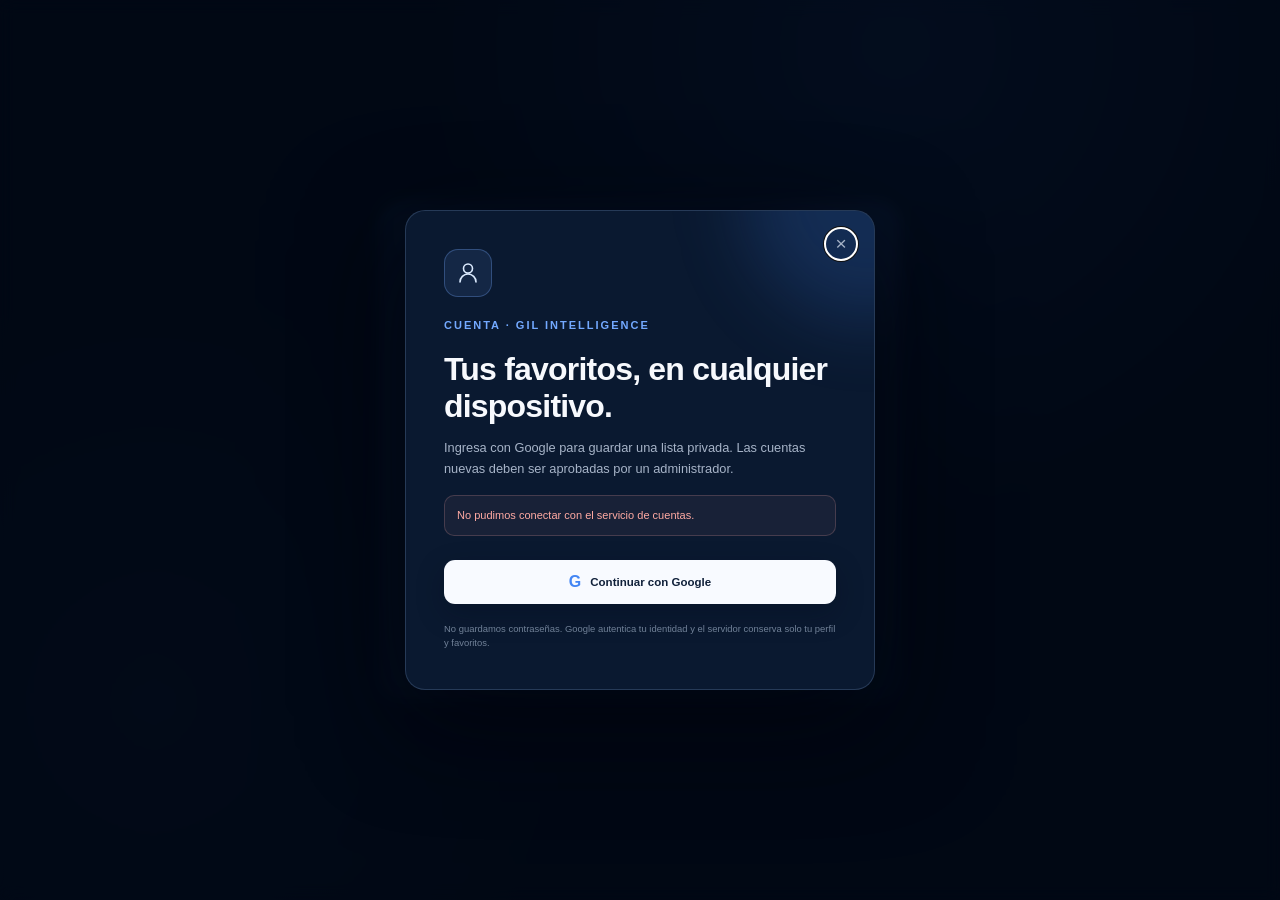
==== commit 7ae64bd3: "Require approved login for all market data" ====
--- a/apps/web/admin.html
+++ b/apps/web/admin.html
@@ -1,5 +1,5 @@
 <!doctype html>
-<html lang="es">
+<html lang="es" class="auth-required">
   <head>
     <meta charset="utf-8" />
     <meta name="viewport" content="width=device-width, initial-scale=1" />
--- a/apps/web/styles.css
+++ b/apps/web/styles.css
@@ -135,6 +135,43 @@
 .auth-trigger svg { width: 17px; height: 17px; fill: none; stroke: currentColor; stroke-width: 1.8; stroke-linecap: round; }
 .auth-trigger.has-avatar::before { content: ""; width: 22px; height: 22px; border-radius: 50%; background: var(--avatar) center / cover; box-shadow: 0 0 0 1px rgba(255,255,255,.18); }
 .auth-trigger.has-avatar svg { display: none; }
+
+html.auth-required:not(.auth-granted) { overflow: hidden; }
+html.auth-required:not(.auth-granted) body > :not(.auth-gate):not(.account-dialog) { visibility: hidden; }
+.auth-gate {
+  position: fixed;
+  inset: 0;
+  z-index: 100;
+  padding: 24px;
+  display: grid;
+  place-items: center;
+  visibility: visible !important;
+  overflow-y: auto;
+  background:
+    radial-gradient(circle at 70% 5%, rgba(50, 111, 207, .24), transparent 38%),
+    radial-gradient(circle at 12% 78%, rgba(45, 92, 164, .12), transparent 32%),
+    #050e1d;
+}
+.auth-gate[hidden] { display: none !important; }
+.auth-gate-card {
+  width: min(520px, 100%);
+  padding: clamp(30px, 5vw, 48px);
+  position: relative;
+  border: 1px solid rgba(136, 172, 224, .22);
+  border-radius: 22px;
+  background: linear-gradient(145deg, rgba(14, 33, 61, .98), rgba(8, 23, 44, .98));
+  box-shadow: 0 34px 110px rgba(0, 4, 14, .7);
+  overflow: hidden;
+}
+.auth-gate-card::before { content: ""; position: absolute; width: 280px; height: 280px; right: -150px; top: -160px; border-radius: 50%; background: rgba(67, 128, 221, .22); filter: blur(38px); pointer-events: none; }
+.auth-gate-brand { margin-bottom: 48px; display: flex; align-items: center; gap: 12px; }
+.auth-gate-brand strong, .auth-gate-brand small { display: block; }
+.auth-gate-brand strong { font-size: .85rem; }
+.auth-gate-brand small { margin-top: 3px; color: var(--quiet); font-size: .58rem; letter-spacing: .1em; text-transform: uppercase; }
+.auth-gate-card h1 { margin: 8px 0 14px; font-size: clamp(2rem, 7vw, 3.35rem); line-height: 1.03; }
+.auth-gate-card > p:not(.eyebrow):not(.account-message) { margin: 0; color: var(--muted); font-size: .82rem; line-height: 1.7; }
+.auth-gate-card .account-profile { margin-top: 22px; }
+.auth-gate-spinner { width: 26px; height: 26px; margin-bottom: 24px; border: 2px solid rgba(115,169,255,.17); border-top-color: var(--mint); border-radius: 50%; animation: intel-spin .8s linear infinite; }
 
 .account-dialog {
   width: min(470px, calc(100% - 24px));
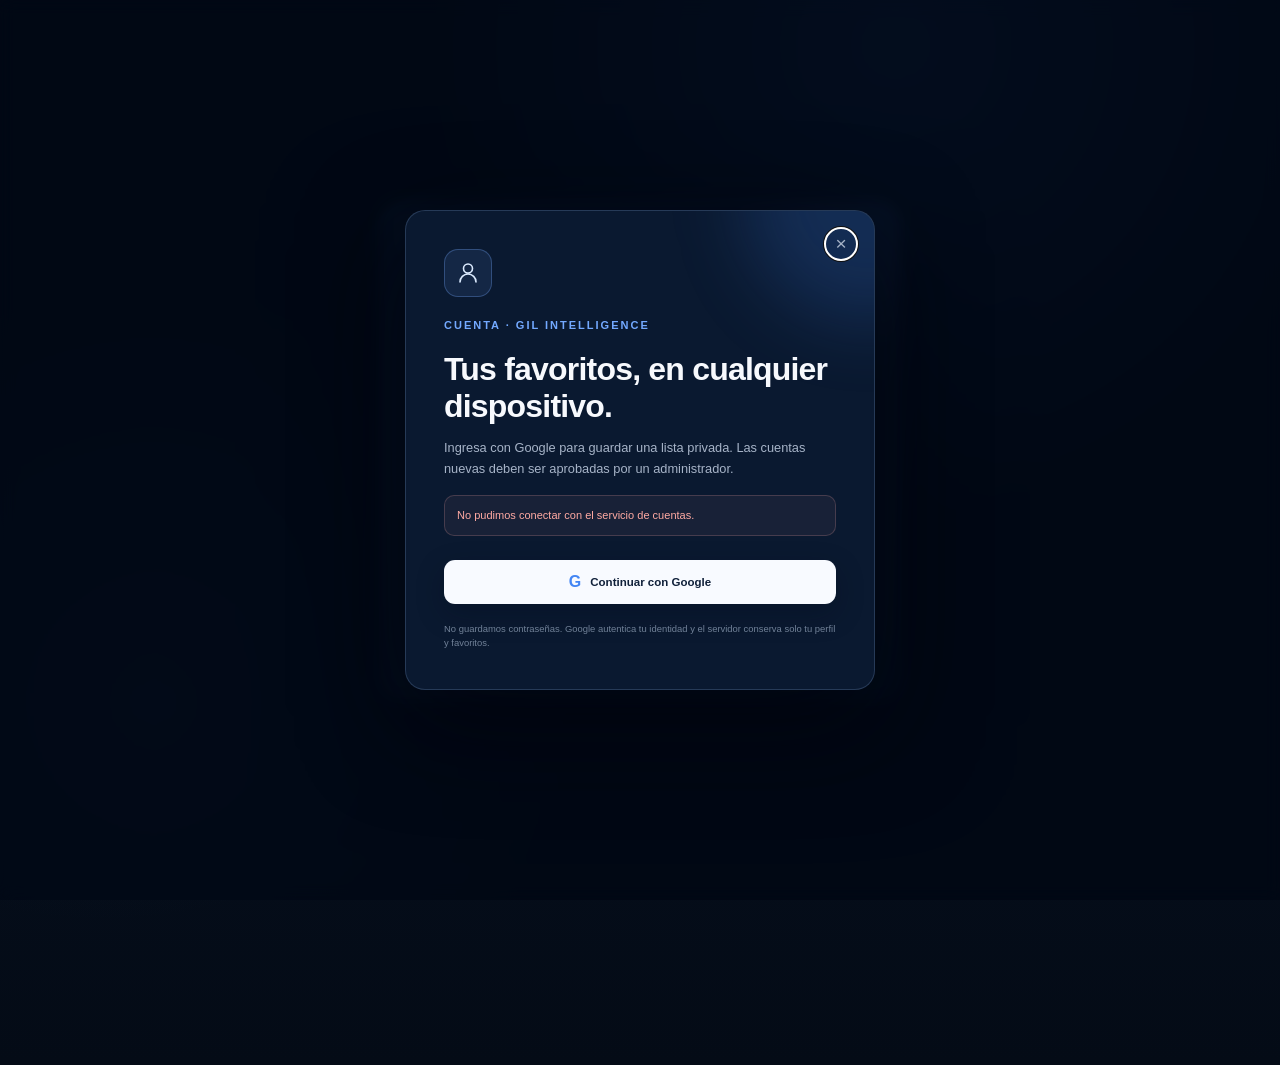
==== commit 52fb2732: "Add admin-managed access allowlist" ====
--- a/apps/web/admin.html
+++ b/apps/web/admin.html
@@ -4,7 +4,7 @@
     <meta charset="utf-8" />
     <meta name="viewport" content="width=device-width, initial-scale=1" />
     <meta name="theme-color" content="#071426" />
-    <meta http-equiv="Content-Security-Policy" content="default-src 'self'; script-src 'self' https://www.gstatic.com; style-src 'self' https://fonts.googleapis.com; font-src https://fonts.gstatic.com; img-src 'self' data: https://lh3.googleusercontent.com; connect-src 'self' https://cactuar-api-mpkrb3h6wa-uc.a.run.app https://identitytoolkit.googleapis.com https://securetoken.googleapis.com https://www.googleapis.com; object-src 'none'; base-uri 'self'; form-action 'none'" />
+    <meta http-equiv="Content-Security-Policy" content="default-src 'self'; script-src 'self' https://www.gstatic.com https://apis.google.com; style-src 'self' https://fonts.googleapis.com; font-src https://fonts.gstatic.com; img-src 'self' data: https://lh3.googleusercontent.com; connect-src 'self' https://cactuar-api-mpkrb3h6wa-uc.a.run.app https://identitytoolkit.googleapis.com https://securetoken.googleapis.com https://www.googleapis.com; frame-src https://cactuar-gil-intelligence-8148.firebaseapp.com https://accounts.google.com; object-src 'none'; base-uri 'self'; form-action 'none'" />
     <meta name="robots" content="noindex, nofollow" />
     <title>Administración · Gil Intelligence</title>
     <link rel="preconnect" href="https://fonts.googleapis.com" />
@@ -17,29 +17,36 @@
     <header class="topbar">
       <a class="brand" href="./" aria-label="Gil Intelligence, inicio"><span class="brand-mark" aria-hidden="true">G</span><span><strong>Gil Intelligence</strong><small>Administración</small></span></a>
       <nav class="site-nav" aria-label="Secciones principales">
-        <a href="./">Conversiones</a><a href="./market.html">Mercado</a><a href="./opportunities.html">Oportunidades</a><a href="./projections.html">Proyecciones</a><a href="./snipes.html">Snipeos</a><a href="./signals.html">Hoy</a>
+        <a href="./">Conversiones</a><a href="./market.html">Mercado</a><a href="./opportunities.html">Oportunidades</a><a href="./projections.html">Proyecciones</a><a href="./snipes.html">Snipeos</a><a href="./signals.html">Hoy</a><a class="admin-nav-link active" href="./admin.html" aria-current="page" hidden>Admin</a>
       </nav>
       <div class="topbar-meta"><span class="live-dot" aria-hidden="true"></span><span>Admin</span></div>
     </header>
     <main class="admin-main">
       <section class="admin-hero">
-        <div><p class="eyebrow">ACCESO · USUARIOS</p><h1>Administración.</h1><p>Aprueba cuentas nuevas, suspende accesos y asigna administradores. Los datos de mercado siguen siendo públicos; perfiles y favoritos son privados.</p></div>
+        <div><p class="eyebrow">ACCESO · USUARIOS</p><h1>Quién puede entrar.</h1><p>Autoriza correos Google, revisa solicitudes y quita acceso cuando quieras. El rol administrador es un permiso adicional y separado.</p></div>
         <div class="admin-summary" aria-label="Resumen de usuarios">
-          <div><strong id="admin-total">—</strong><small>Total</small></div>
-          <div><strong id="admin-pending">—</strong><small>Pendientes</small></div>
-          <div><strong id="admin-active">—</strong><small>Activos</small></div>
+          <div><strong id="admin-total">—</strong><small>Registrados</small></div>
+          <div><strong id="admin-pending">—</strong><small>Solicitudes</small></div>
+          <div><strong id="admin-active">—</strong><small>Con acceso</small></div>
+          <div><strong id="admin-invited">—</strong><small>Preautorizados</small></div>
         </div>
       </section>
       <section id="admin-panel" class="admin-panel" aria-live="polite">
+        <form id="admin-access-form" class="admin-access-form">
+          <div><small>LISTA DE ACCESO</small><strong>Autorizar un correo Google</strong><p>Puede ser Gmail o Google Workspace. Cuando esa persona ingrese, tendrá acceso sin esperar aprobación.</p></div>
+          <label for="admin-access-email"><span>Correo autorizado</span><input id="admin-access-email" type="email" placeholder="persona@gmail.com" autocomplete="email" required /></label>
+          <button id="admin-access-submit" class="primary" type="submit">Dar acceso</button>
+          <p id="admin-access-message" class="admin-access-message" role="status" hidden></p>
+        </form>
         <div class="admin-toolbar">
           <label class="sr-only" for="admin-search">Buscar usuario</label><input id="admin-search" type="search" placeholder="Buscar por nombre o correo…" autocomplete="off" />
-          <label class="sr-only" for="admin-status-filter">Estado</label><select id="admin-status-filter"><option value="ALL">Todos los estados</option><option value="PENDING">Pendientes</option><option value="ACTIVE">Activos</option><option value="SUSPENDED">Suspendidos</option></select>
+          <label class="sr-only" for="admin-status-filter">Estado</label><select id="admin-status-filter"><option value="ALL">Todos los estados</option><option value="PENDING">Solicitudes pendientes</option><option value="ACTIVE">Con acceso</option><option value="SUSPENDED">Sin acceso</option><option value="INVITED">Preautorizados</option></select>
           <button id="admin-refresh" class="secondary-action" type="button">Actualizar</button>
         </div>
         <div id="admin-users" class="admin-users"><p class="admin-empty">Comprobando permisos…</p></div>
       </section>
     </main>
-    <footer><span>Gil Intelligence</span><span>Acceso restringido a administradores.</span><span>No automatiza acciones dentro del juego.</span></footer>
+    <footer><span>Gil Intelligence</span><span>Sólo tú decides quién accede.</span><span>Administración protegida en el servidor.</span></footer>
     <script src="./config.js" defer></script>
     <script src="./auth.js" defer></script>
     <script src="./admin.js" defer></script>
--- a/apps/web/styles.css
+++ b/apps/web/styles.css
@@ -56,21 +56,24 @@
 .topbar {
   width: min(1440px, calc(100% - 48px));
   margin: 0 auto;
-  height: 88px;
-  display: grid;
-  grid-template-columns: 1fr auto 1fr;
+  min-height: 124px;
+  display: grid;
+  grid-template-columns: minmax(260px, 1fr) auto;
+  grid-template-rows: 62px 48px;
   align-items: center;
   border-bottom: 1px solid var(--line);
   position: sticky;
   top: 0;
   z-index: 20;
-  padding-inline: 18px;
+  padding: 7px 22px 10px;
   background: rgba(5, 15, 30, 0.82);
   backdrop-filter: blur(18px) saturate(130%);
   box-shadow: 0 14px 34px rgba(0, 5, 16, .16);
 }
 
 .brand {
+  grid-column: 1;
+  grid-row: 1;
   color: inherit;
   text-decoration: none;
   display: inline-flex;
@@ -97,13 +100,16 @@
 .brand small { margin-top: 2px; color: var(--quiet); font-size: 0.68rem; letter-spacing: 0.08em; text-transform: uppercase; }
 
 .topbar-meta {
+  grid-column: 2;
+  grid-row: 1;
   justify-self: end;
   display: flex;
   align-items: center;
-  gap: 8px;
+  gap: 10px;
   color: var(--muted);
   font-size: 0.8rem;
   letter-spacing: 0.02em;
+  white-space: nowrap;
 }
 
 .live-dot {
@@ -222,12 +228,24 @@
 .admin-hero { min-height: 330px; padding: 82px 0 52px; display: flex; align-items: end; justify-content: space-between; gap: 36px; }
 .admin-hero h1 { margin: 8px 0 14px; }
 .admin-hero p { max-width: 660px; margin: 0; color: var(--muted); line-height: 1.65; }
-.admin-summary { display: grid; grid-template-columns: repeat(3, minmax(100px, 1fr)); gap: 9px; }
+.admin-summary { display: grid; grid-template-columns: repeat(4, minmax(100px, 1fr)); gap: 9px; }
 .admin-summary div { min-width: 112px; padding: 17px; border: 1px solid var(--line); border-radius: 13px; background: var(--panel); }
 .admin-summary strong, .admin-summary small { display: block; }
 .admin-summary strong { font: 600 1.45rem var(--font-display); }
 .admin-summary small { margin-top: 5px; color: var(--quiet); font-size: .59rem; text-transform: uppercase; }
 .admin-panel { border: 1px solid var(--line); border-radius: 17px; background: var(--panel); box-shadow: var(--shadow); overflow: hidden; }
+.admin-access-form { padding: 22px; display: grid; grid-template-columns: minmax(260px, 1fr) minmax(250px, .8fr) auto; align-items: end; gap: 14px; border-bottom: 1px solid var(--line); background: linear-gradient(120deg, rgba(115,169,255,.09), rgba(6,16,31,.18)); }
+.admin-access-form > div > small, .admin-access-form > div > strong { display: block; }
+.admin-access-form > div > small { margin-bottom: 6px; color: var(--mint); font-size: .58rem; font-weight: 800; letter-spacing: .12em; }
+.admin-access-form > div > strong { font: 600 1.05rem var(--font-display); }
+.admin-access-form > div > p { margin: 6px 0 0; max-width: 520px; color: var(--quiet); font-size: .65rem; line-height: 1.5; }
+.admin-access-form label span { display: block; margin-bottom: 7px; color: var(--quiet); font-size: .6rem; font-weight: 700; text-transform: uppercase; }
+.admin-access-form input { width: 100%; min-height: 42px; padding: 0 13px; color: var(--ink); border: 1px solid var(--line); border-radius: 10px; outline: 0; background: rgba(5,15,30,.72); }
+.admin-access-form input:focus { border-color: rgba(115,169,255,.55); }
+.admin-access-form button { min-height: 42px; padding: 0 16px; color: #081426; border: 0; border-radius: 10px; background: var(--mint-bright); font-size: .68rem; font-weight: 800; }
+.admin-access-form button:disabled { opacity: .55; cursor: wait; }
+.admin-access-message { grid-column: 2 / -1; margin: -4px 0 0; color: var(--mint-bright); font-size: .65rem; }
+.admin-access-message[data-tone="error"] { color: var(--danger); }
 .admin-toolbar { padding: 18px; display: grid; grid-template-columns: minmax(220px, 1fr) auto auto; gap: 10px; border-bottom: 1px solid var(--line); }
 .admin-toolbar input, .admin-toolbar select { min-height: 42px; padding: 0 13px; color: var(--ink); border: 1px solid var(--line); border-radius: 10px; background: rgba(5,15,30,.62); outline: none; }
 .admin-toolbar input:focus, .admin-toolbar select:focus { border-color: rgba(115,169,255,.55); }
@@ -248,19 +266,23 @@
 .admin-actions button.primary { color: #0b1a30; border-color: transparent; background: #dbeafe; }
 .admin-actions button.danger { color: var(--danger); }
 .admin-empty { padding: 60px 22px; color: var(--quiet); text-align: center; }
+.user-status[data-status="INVITED"] { color: #f1d7a4; border-color: rgba(214,189,138,.28); background: rgba(214,189,138,.09); }
 
 .site-nav {
+  grid-column: 1 / -1;
+  grid-row: 2;
+  justify-self: center;
   display: inline-flex;
   align-items: center;
-  gap: 4px;
-  padding: 4px;
+  gap: 5px;
+  padding: 5px;
   border: 1px solid var(--line);
   border-radius: 12px;
   background: rgba(8, 19, 37, .72);
 }
 
 .site-nav a {
-  padding: 8px 12px;
+  padding: 8px 14px;
   color: var(--quiet);
   border-radius: 8px;
   text-decoration: none;
@@ -1017,7 +1039,7 @@
 .tiny-sparkline { width: 96px; min-height: 30px; margin-top: 5px; display: flex; align-items: center; justify-content: flex-end; }
 .spark-empty { color: var(--quiet); font-size: .57rem; font-style: italic; white-space: nowrap; }
 
-.global-search-trigger { min-height: 32px; padding: 0 9px; display: inline-flex; align-items: center; gap: 7px; color: var(--muted); border: 1px solid var(--line); border-radius: 9px; background: rgba(9, 24, 45, .72); font: inherit; font-size: .68rem; cursor: pointer; transition: border-color 160ms ease, color 160ms ease, transform 160ms ease; }
+.global-search-trigger { min-width: 132px; min-height: 36px; padding: 0 11px; display: inline-flex; align-items: center; justify-content: center; gap: 8px; color: var(--muted); border: 1px solid var(--line); border-radius: 9px; background: rgba(9, 24, 45, .72); font: inherit; font-size: .68rem; cursor: pointer; transition: border-color 160ms ease, color 160ms ease, transform 160ms ease; }
 .global-search-trigger:hover { color: var(--ink); border-color: rgba(115, 169, 255, .46); transform: translateY(-1px); }
 .global-search-trigger > span { color: var(--mint-bright); font-size: 1rem; }
 .global-search-trigger kbd { padding: 2px 5px; color: var(--quiet); border: 1px solid var(--line); border-radius: 5px; background: rgba(3, 11, 24, .72); font-size: .54rem; }
@@ -1098,7 +1120,7 @@
 .sr-only { position: absolute; width: 1px; height: 1px; padding: 0; margin: -1px; overflow: hidden; clip: rect(0,0,0,0); white-space: nowrap; border: 0; }
 
 @media (max-width: 980px) {
-  .topbar { height: auto; min-height: 88px; grid-template-columns: 1fr auto; padding: 16px 0; row-gap: 14px; }
+  .topbar { min-height: 112px; grid-template-columns: 1fr auto; grid-template-rows: auto auto; padding: 14px 0 12px; row-gap: 12px; }
   .site-nav { grid-column: 1 / -1; grid-row: 2; justify-self: center; }
   .hero { grid-template-columns: 1fr; min-height: auto; padding-top: 90px; }
   .page-hero { min-height: 360px; gap: 30px; }
@@ -1124,6 +1146,9 @@
   .module-summary { grid-template-columns: repeat(3, minmax(0, 1fr)); }
   .today-grid { grid-template-columns: repeat(2, minmax(0, 1fr)); }
   .admin-hero { align-items: start; flex-direction: column; }
+  .admin-access-form { grid-template-columns: minmax(0, 1fr) auto; }
+  .admin-access-form > div { grid-column: 1 / -1; }
+  .admin-access-message { grid-column: 1 / -1; }
   .admin-user { grid-template-columns: 46px minmax(0, 1fr) auto; }
   .admin-meta, .admin-actions { grid-column: 2 / -1; text-align: left; justify-content: start; }
 }
@@ -1216,7 +1241,8 @@
   .intelligence-stats > div:nth-last-child(-n+2) { border-bottom: 0; }
   .action-plan > div, .universal-signals { grid-template-columns: 1fr; }
   .admin-hero { padding-top: 68px; }
-  .admin-summary, .admin-toolbar { width: 100%; grid-template-columns: 1fr; }
+  .admin-summary, .admin-toolbar, .admin-access-form { width: 100%; grid-template-columns: 1fr; }
+  .admin-access-form > div, .admin-access-message { grid-column: auto; }
   .admin-user { grid-template-columns: 42px minmax(0, 1fr); padding: 16px; }
   .admin-user > .user-status { grid-column: 2; justify-self: start; }
   .admin-meta, .admin-actions { grid-column: 1 / -1; }
@@ -1228,7 +1254,7 @@
   .auth-trigger { min-width: 36px; padding-inline: 7px; justify-content: center; }
   .auth-trigger > span { display: none; }
   .account-shell { padding: 30px 22px; }
-  .global-search-trigger { min-width: 36px; justify-content: center; }
+  .global-search-trigger { min-width: 36px; padding-inline: 8px; justify-content: center; }
   h1 { font-size: clamp(2.85rem, 14vw, 3.8rem); }
   .metric-card { padding: 16px; }
   .metric-label { font-size: 0.65rem; letter-spacing: 0.06em; }
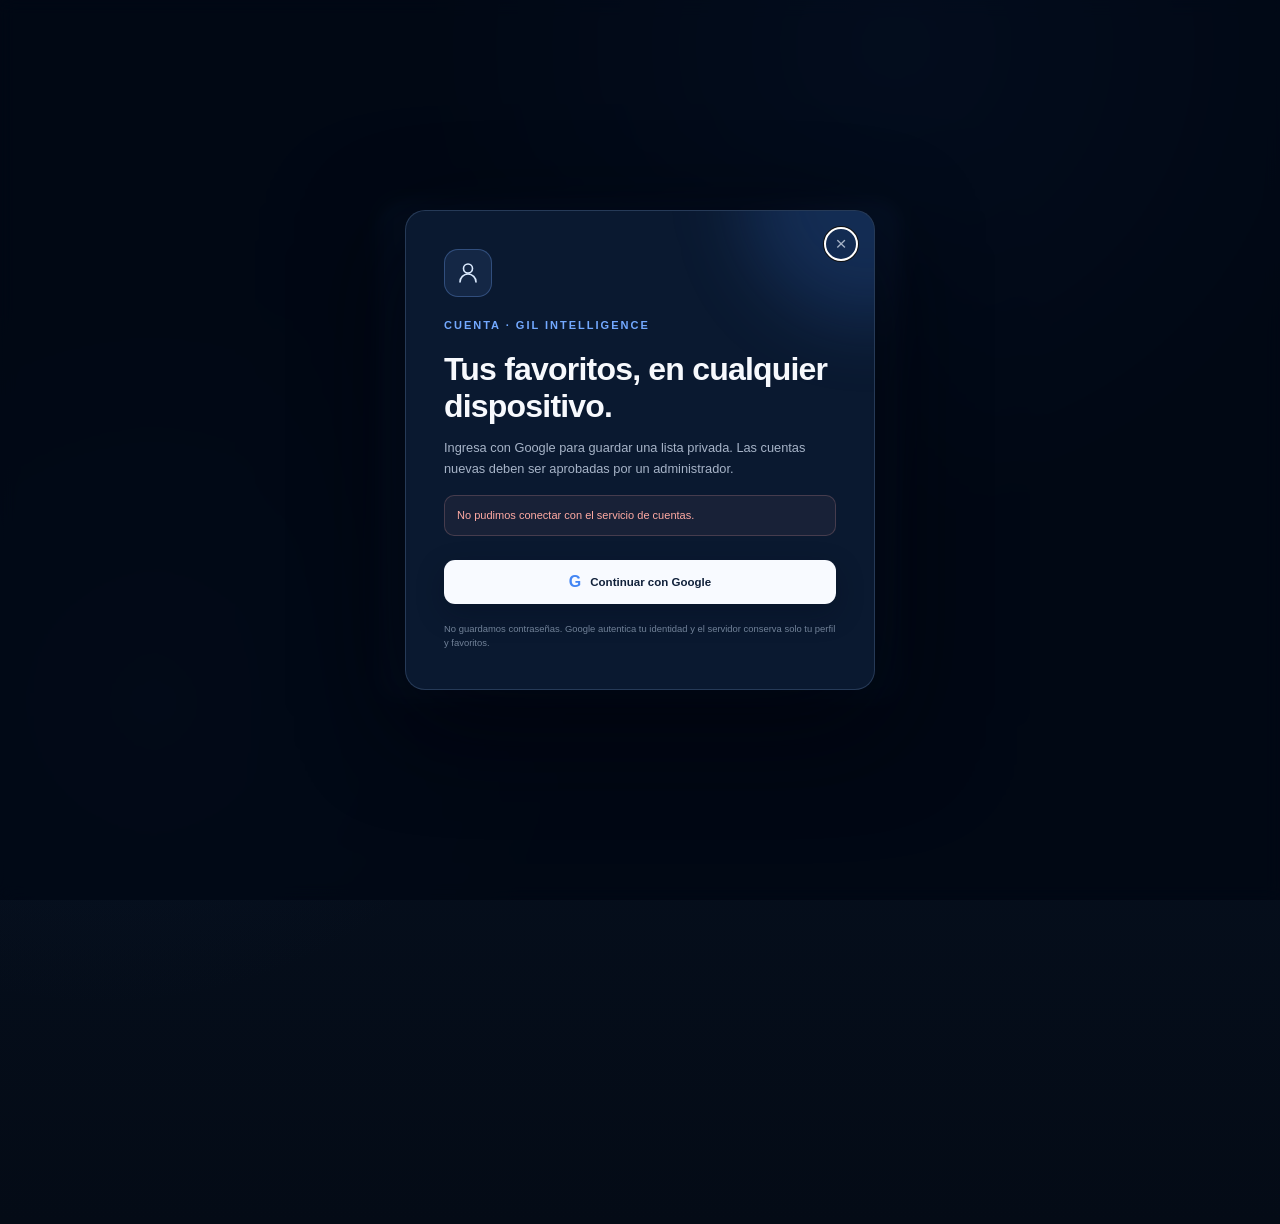
==== commit 5474c791: "Add conversion planning and catalog audits" ====
--- a/apps/web/admin.html
+++ b/apps/web/admin.html
@@ -17,7 +17,7 @@
     <header class="topbar">
       <a class="brand" href="./" aria-label="Gil Intelligence, inicio"><span class="brand-mark" aria-hidden="true">G</span><span><strong>Gil Intelligence</strong><small>Administración</small></span></a>
       <nav class="site-nav" aria-label="Secciones principales">
-        <a href="./">Conversiones</a><a href="./market.html">Mercado</a><a href="./opportunities.html">Oportunidades</a><a href="./projections.html">Proyecciones</a><a href="./snipes.html">Snipeos</a><a href="./signals.html">Hoy</a><a class="admin-nav-link active" href="./admin.html" aria-current="page" hidden>Admin</a>
+        <a href="./">Conversiones</a><a href="./market.html">Mercado</a><a href="./opportunities.html">Oportunidades</a><a href="./projections.html">Proyecciones</a><a href="./snipes.html">Snipeos</a><a href="./signals.html">Hoy</a><a href="./radar.html">Mi radar</a><a class="admin-nav-link active" href="./admin.html" aria-current="page" hidden>Admin</a>
       </nav>
       <div class="topbar-meta"><span class="live-dot" aria-hidden="true"></span><span>Admin</span></div>
     </header>
@@ -30,6 +30,12 @@
           <div><strong id="admin-active">—</strong><small>Con acceso</small></div>
           <div><strong id="admin-invited">—</strong><small>Preautorizados</small></div>
         </div>
+      </section>
+      <section class="admin-cost-panel" aria-labelledby="admin-cost-title">
+        <div><p class="eyebrow">COSTOS · PROYECTO</p><h2 id="admin-cost-title">Gasto del mes</h2><p id="admin-cost-copy">Leyendo la exportación oficial de Cloud Billing…</p></div>
+        <div class="admin-cost-total"><small id="admin-cost-period">MES EN CURSO</small><strong id="admin-cost-total">—</strong><span id="admin-cost-updated">Sin datos</span></div>
+        <div id="admin-cost-services" class="admin-cost-services"></div>
+        <a id="admin-cost-setup" class="secondary-action" href="https://console.cloud.google.com/billing/01A853-7E501A-C04A83/export?project=cactuar-gil-intelligence-8148" target="_blank" rel="noopener" hidden>Activar exportación en Cloud Billing</a>
       </section>
       <section id="admin-panel" class="admin-panel" aria-live="polite">
         <form id="admin-access-form" class="admin-access-form">
--- a/apps/web/styles.css
+++ b/apps/web/styles.css
@@ -178,6 +178,15 @@
 .auth-gate-card > p:not(.eyebrow):not(.account-message) { margin: 0; color: var(--muted); font-size: .82rem; line-height: 1.7; }
 .auth-gate-card .account-profile { margin-top: 22px; }
 .auth-gate-spinner { width: 26px; height: 26px; margin-bottom: 24px; border: 2px solid rgba(115,169,255,.17); border-top-color: var(--mint); border-radius: 50%; animation: intel-spin .8s linear infinite; }
+.auth-gate.auth-gate-loading { background: #050e1d; }
+.auth-gate-loading .auth-gate-card { width: auto; min-width: 210px; padding: 0; display: grid; justify-items: center; border: 0; border-radius: 0; background: transparent; box-shadow: none; overflow: visible; }
+.auth-gate-loading .auth-gate-card::before { content: none; }
+.auth-gate-loading .auth-gate-card::after { content: attr(data-loading-label); margin-top: 15px; color: var(--quiet); font-size: .64rem; font-weight: 650; letter-spacing: .06em; }
+.auth-gate-loading .auth-gate-brand { margin: 0 0 23px; justify-content: center; opacity: .9; }
+.auth-gate-loading .auth-gate-spinner { width: 150px; height: 2px; margin: 0; position: relative; border: 0; border-radius: 999px; background: rgba(115,169,255,.13); animation: none; overflow: hidden; }
+.auth-gate-loading .auth-gate-spinner::after { content: ""; position: absolute; inset-block: 0; width: 42%; border-radius: inherit; background: linear-gradient(90deg, transparent, var(--mint-bright), transparent); animation: auth-progress 1.05s ease-in-out infinite; }
+.auth-gate-loading .auth-gate-card > :not(.auth-gate-brand):not(.auth-gate-spinner) { display: none !important; }
+@keyframes auth-progress { from { transform: translateX(-120%); } to { transform: translateX(340%); } }
 
 .account-dialog {
   width: min(470px, calc(100% - 24px));
@@ -247,6 +256,16 @@
 .admin-access-message { grid-column: 2 / -1; margin: -4px 0 0; color: var(--mint-bright); font-size: .65rem; }
 .admin-access-message[data-tone="error"] { color: var(--danger); }
 .admin-toolbar { padding: 18px; display: grid; grid-template-columns: minmax(220px, 1fr) auto auto; gap: 10px; border-bottom: 1px solid var(--line); }
+.admin-cost-panel { margin: 0 0 22px; padding: 22px; display: grid; grid-template-columns: minmax(260px, 1fr) auto; gap: 18px 28px; border: 1px solid rgba(115,169,255,.24); border-radius: 16px; background: rgba(8,21,40,.78); }
+.admin-cost-panel h2 { margin: 4px 0 7px; font-size: 1.45rem; }
+.admin-cost-panel p { margin: 0; max-width: 650px; color: var(--quiet); font-size: .72rem; line-height: 1.5; }
+.admin-cost-total { min-width: 210px; text-align: right; }
+.admin-cost-total small, .admin-cost-total strong, .admin-cost-total span { display: block; }
+.admin-cost-total small, .admin-cost-total span { color: var(--quiet); font-size: .58rem; }
+.admin-cost-total strong { margin: 5px 0; color: var(--mint-bright); font: 600 1.5rem var(--font-display); }
+.admin-cost-services { grid-column: 1 / -1; display: grid; gap: 6px; }
+.admin-cost-services div { padding: 8px 10px; display: flex; justify-content: space-between; gap: 14px; color: var(--muted); border: 1px solid rgba(150,179,220,.1); border-radius: 8px; font-size: .68rem; }
+.admin-cost-panel > a { grid-column: 1 / -1; width: fit-content; padding: 9px 12px; text-decoration: none; }
 .admin-toolbar input, .admin-toolbar select { min-height: 42px; padding: 0 13px; color: var(--ink); border: 1px solid var(--line); border-radius: 10px; background: rgba(5,15,30,.62); outline: none; }
 .admin-toolbar input:focus, .admin-toolbar select:focus { border-color: rgba(115,169,255,.55); }
 .admin-users { display: grid; }
@@ -268,6 +287,114 @@
 .admin-empty { padding: 60px 22px; color: var(--quiet); text-align: center; }
 .user-status[data-status="INVITED"] { color: #f1d7a4; border-color: rgba(214,189,138,.28); background: rgba(214,189,138,.09); }
 
+.radar-hero { min-height: 430px; }
+.radar-alert-strip { margin-bottom: 30px; padding: 28px; display: grid; grid-template-columns: minmax(260px, .7fr) minmax(0, 1.3fr); gap: 28px; border: 1px solid rgba(115,169,255,.2); border-radius: 18px; background: linear-gradient(135deg, rgba(23,55,99,.46), rgba(8,21,40,.82)); box-shadow: var(--shadow); }
+.radar-alert-strip h2 { margin: 5px 0 9px; font: 600 1.6rem var(--font-display); }
+.radar-alert-strip p { margin: 0; color: var(--muted); font-size: .72rem; line-height: 1.55; }
+.radar-alert-list { display: grid; grid-template-columns: repeat(3, minmax(0, 1fr)); gap: 8px; align-content: center; }
+.radar-alert { min-width: 0; padding: 12px; color: var(--ink); border: 1px solid var(--line); border-radius: 11px; background: rgba(5,15,30,.56); text-align: left; }
+.radar-alert span, .radar-alert strong, .radar-alert small { display: block; overflow-wrap: anywhere; }
+.radar-alert span { color: var(--mint); font-size: .55rem; font-weight: 800; letter-spacing: .08em; text-transform: uppercase; }
+.radar-alert strong { margin: 5px 0 4px; font-size: .71rem; }
+.radar-alert small { color: var(--quiet); font-size: .58rem; }
+.radar-alert.status-sell span { color: var(--gold); }
+.radar-alert.status-cooling span { color: var(--danger); }
+.radar-explorer { padding-top: 86px; }
+.radar-toolbar { grid-template-columns: minmax(280px, 1.5fr) repeat(3, minmax(150px, .5fr)); }
+.radar-grid { display: grid; grid-template-columns: repeat(2, minmax(0, 1fr)); gap: 14px; }
+.radar-card { min-width: 0; padding: 21px; border: 1px solid var(--line); border-radius: 17px; background: linear-gradient(145deg, rgba(13,31,56,.92), rgba(7,19,37,.92)); box-shadow: 0 18px 50px rgba(0,5,16,.22); }
+.radar-card.status-buy { border-color: rgba(115,169,255,.38); }
+.radar-card.status-sell { border-color: rgba(214,189,138,.4); }
+.radar-card.status-cooling { border-color: rgba(255,170,163,.25); }
+.radar-card-head { display: grid; grid-template-columns: 50px minmax(0, 1fr) auto; align-items: center; gap: 12px; }
+.radar-card-head .item-icon { width: 50px; height: 50px; border-radius: 14px; }
+.radar-card-head .item-icon-image, .radar-editor-heading .item-icon-image { inset: 5px; width: calc(100% - 10px); height: calc(100% - 10px); object-fit: contain; border-radius: 8px; }
+.radar-card-head .item-icon.has-original::after, .radar-editor-heading .item-icon.has-original::after { inset: 4px; border-radius: 9px; box-shadow: inset 0 0 0 1px rgba(255,255,255,.08); }
+.radar-card-head small, .radar-card-head h3, .radar-card-head p { display: block; overflow-wrap: anywhere; }
+.radar-card-head small { color: var(--mint); font-size: .56rem; font-weight: 750; letter-spacing: .07em; text-transform: uppercase; }
+.radar-card-head h3 { margin: 4px 0 3px; font: 600 1.02rem/1.22 var(--font-display); }
+.radar-card-head p { margin: 0; color: var(--quiet); font-size: .59rem; }
+.radar-card-head p strong { color: var(--muted); }
+.radar-status { align-self: start; padding: 6px 8px; color: var(--muted); border: 1px solid var(--line); border-radius: 999px; background: rgba(5,15,30,.45); font-size: .53rem; font-weight: 800; letter-spacing: .05em; text-transform: uppercase; white-space: nowrap; }
+.status-buy .radar-status { color: var(--mint-bright); border-color: rgba(115,169,255,.32); background: rgba(115,169,255,.1); }
+.status-sell .radar-status { color: var(--gold); border-color: rgba(214,189,138,.3); background: rgba(214,189,138,.09); }
+.status-cooling .radar-status { color: var(--danger); border-color: rgba(255,170,163,.25); background: rgba(255,170,163,.07); }
+.radar-status-detail { min-height: 36px; margin: 14px 0; color: var(--muted); font-size: .67rem; line-height: 1.5; }
+.radar-price-grid { display: grid; grid-template-columns: repeat(3, minmax(0, 1fr)); border: 1px solid var(--line); border-radius: 12px; overflow: hidden; }
+.radar-price-grid > div { min-width: 0; padding: 12px; border-right: 1px solid var(--line); background: rgba(4,14,29,.4); }
+.radar-price-grid > div:last-child { border-right: 0; }
+.radar-price-grid small, .radar-price-grid strong, .radar-price-grid span { display: block; overflow-wrap: anywhere; }
+.radar-price-grid small { color: var(--quiet); font-size: .53rem; text-transform: uppercase; }
+.radar-price-grid strong { margin: 5px 0 3px; font-size: .78rem; }
+.radar-price-grid span { color: var(--quiet); font-size: .54rem; }
+.radar-history { margin-top: 12px; padding: 13px; display: grid; grid-template-columns: minmax(130px, .7fr) minmax(140px, 1fr) auto; align-items: center; gap: 11px; border: 1px solid var(--line); border-radius: 12px; background: rgba(5,15,30,.38); }
+.radar-history small, .radar-history strong { display: block; }
+.radar-history small { color: var(--quiet); font-size: .52rem; letter-spacing: .06em; }
+.radar-history strong { margin-top: 5px; font-size: .68rem; }
+.radar-history svg { width: 100%; height: 48px; overflow: visible; }
+.radar-history polyline { fill: none; stroke: var(--mint); stroke-width: 2; stroke-linecap: round; stroke-linejoin: round; vector-effect: non-scaling-stroke; }
+.radar-history > p { margin: 0; color: var(--quiet); font-size: .57rem; text-align: right; }
+.radar-history-single { width: 100%; height: 2px; border-radius: 999px; background: linear-gradient(90deg, transparent, var(--mint), transparent); }
+.radar-plan { margin-top: 12px; display: grid; grid-template-columns: repeat(3, minmax(0, 1fr)); gap: 7px; }
+.radar-plan > div { min-width: 0; padding: 10px; border-radius: 10px; background: rgba(115,169,255,.055); }
+.radar-plan small, .radar-plan strong { display: block; overflow-wrap: anywhere; }
+.radar-plan small { color: var(--quiet); font-size: .5rem; }
+.radar-plan strong { margin-top: 4px; font-size: .68rem; }
+.radar-plan strong.negative { color: var(--danger); }
+.radar-card-note { margin: 12px 0 0; padding-left: 10px; color: var(--muted); border-left: 2px solid rgba(115,169,255,.28); font-size: .65rem; font-style: italic; line-height: 1.55; overflow-wrap: anywhere; }
+.radar-card-actions { margin-top: 15px; display: flex; align-items: center; gap: 10px; }
+.radar-card-actions button, .radar-card-actions a { min-height: 34px; padding: 0 10px; display: inline-flex; align-items: center; color: var(--mint-bright); border: 1px solid var(--line); border-radius: 8px; background: rgba(8,22,42,.72); font-size: .59rem; font-weight: 750; text-decoration: none; }
+.radar-card-actions small { margin-left: auto; color: var(--quiet); font-size: .53rem; }
+.radar-editor { width: min(720px, calc(100% - 24px)); padding: 0; color: var(--ink); border: 1px solid rgba(115,169,255,.28); border-radius: 20px; background: #08172b; box-shadow: 0 42px 130px rgba(0,0,0,.78); }
+.radar-editor::backdrop { background: rgba(2,7,17,.8); backdrop-filter: blur(8px); }
+.radar-form { padding: 34px; position: relative; }
+.radar-editor-heading { margin-right: 40px; display: grid; grid-template-columns: 54px minmax(0, 1fr); align-items: center; gap: 13px; }
+.radar-editor-heading .item-icon { width: 54px; height: 54px; border-radius: 13px; }
+.radar-editor-heading .eyebrow { margin-bottom: 5px; font-size: .55rem; }
+.radar-editor-heading h2 { margin: 0 0 4px; font: 600 1.4rem var(--font-display); overflow-wrap: anywhere; }
+.radar-editor-heading span { color: var(--quiet); font-size: .6rem; }
+.radar-rule-preview { margin-top: 22px; padding: 14px 16px; display: grid; grid-template-columns: auto minmax(0, 1fr); align-items: center; gap: 18px; border: 1px solid rgba(115,169,255,.22); border-radius: 13px; background: linear-gradient(135deg, rgba(115,169,255,.1), rgba(5,15,30,.48)); }
+.radar-rule-preview > div { padding-right: 18px; border-right: 1px solid var(--line); }
+.radar-rule-preview small, .radar-rule-preview strong, .radar-rule-preview span { display: block; }
+.radar-rule-preview small { color: var(--quiet); font-size: .5rem; letter-spacing: .07em; }
+.radar-rule-preview strong { margin: 4px 0 2px; font: 600 .9rem var(--font-display); }
+.radar-rule-preview span { color: var(--quiet); font-size: .53rem; }
+.radar-rule-preview p { margin: 0; color: var(--muted); font-size: .66rem; line-height: 1.5; }
+.radar-form-grid { margin-top: 26px; display: grid; grid-template-columns: repeat(2, minmax(0, 1fr)); gap: 12px; }
+.radar-form label > span { display: block; margin-bottom: 7px; color: var(--quiet); font-size: .58rem; font-weight: 750; text-transform: uppercase; }
+.radar-field { min-width: 0; padding: 13px; display: flex; flex-direction: column; border: 1px solid rgba(150,179,220,.13); border-radius: 13px; background: rgba(5,15,30,.32); transition: border-color 160ms ease, background 160ms ease; }
+.radar-field:focus-within { border-color: rgba(115,169,255,.38); background: rgba(10,27,50,.58); }
+.radar-field > span { margin-bottom: 4px !important; color: var(--ink) !important; font-size: .61rem !important; }
+.radar-field > small { min-height: 31px; margin-bottom: 9px; color: var(--quiet); font-size: .55rem; line-height: 1.4; }
+.radar-form input[type="number"], .radar-form input[type="text"], .radar-form textarea { width: 100%; color: var(--ink); border: 1px solid var(--line); border-radius: 10px; outline: 0; background: rgba(4,14,29,.58); }
+.radar-form input[type="number"], .radar-form input[type="text"] { min-height: 42px; padding: 0 12px; }
+.radar-form textarea { padding: 12px; resize: vertical; line-height: 1.5; }
+.radar-form input:focus, .radar-form textarea:focus { border-color: rgba(115,169,255,.55); }
+.radar-form .money-input { min-height: 48px; padding: 0; display: grid; grid-template-columns: 35px minmax(0, 1fr) auto; overflow: hidden; border-color: rgba(150,179,220,.2); background: rgba(3,12,25,.7); }
+.radar-form .money-input b { height: 100%; display: grid; place-items: center; color: var(--mint); border-right: 1px solid var(--line); background: rgba(115,169,255,.06); font: 600 .67rem var(--font-display); }
+.radar-form .money-input input[type="number"] { min-height: 46px; padding: 0 11px; color: var(--ink); border: 0; border-radius: 0; outline: 0; background: transparent; font: 600 .82rem var(--font-display); appearance: textfield; }
+.radar-form .money-input input[type="number"]::-webkit-inner-spin-button, .radar-form .money-input input[type="number"]::-webkit-outer-spin-button { margin: 0; appearance: none; }
+.radar-form .money-input em { height: 100%; padding: 0 11px; display: flex; align-items: center; color: var(--quiet); border-left: 1px solid var(--line); background: rgba(255,255,255,.018); font-size: .53rem; font-style: normal; white-space: nowrap; }
+.radar-notes { margin-top: 14px; position: relative; display: block; }
+.radar-notes > small { position: absolute; right: 10px; bottom: 8px; color: var(--quiet); font-size: .52rem; }
+.radar-alert-toggle { margin-top: 15px; width: fit-content; }
+.radar-form .account-message { margin-top: 14px; }
+.radar-form-actions { margin-top: 24px; display: flex; justify-content: space-between; gap: 10px; }
+.danger-action, .primary-action { min-height: 42px; padding: 0 15px; border-radius: 10px; font-size: .68rem; font-weight: 800; }
+.danger-action { color: var(--danger); border: 1px solid rgba(255,170,163,.2); background: rgba(255,170,163,.05); }
+.primary-action { color: #081426; border: 0; background: var(--mint-bright); }
+.danger-action:disabled, .primary-action:disabled { opacity: .5; cursor: wait; }
+.radar-roadmap { margin: 100px 0 90px; padding: 34px; display: grid; grid-template-columns: minmax(250px, .65fr) minmax(0, 1.35fr); gap: 42px; border-top: 1px solid var(--line); border-bottom: 1px solid var(--line); }
+.radar-roadmap h2 { margin: 5px 0 12px; font: 600 1.8rem var(--font-display); }
+.radar-roadmap > div > p:last-child { color: var(--muted); font-size: .72rem; line-height: 1.6; }
+.radar-roadmap ol { margin: 0; padding: 0; display: grid; list-style: none; }
+.radar-roadmap li { padding: 12px 0; display: grid; grid-template-columns: 34px minmax(0, 1fr); gap: 10px; border-bottom: 1px solid var(--line); }
+.radar-roadmap li:last-child { border-bottom: 0; }
+.radar-roadmap li > span { color: var(--mint); font: 600 .68rem var(--font-display); }
+.radar-roadmap li p, .radar-roadmap li strong, .radar-roadmap li small { margin: 0; display: block; }
+.radar-roadmap li strong { font-size: .71rem; }
+.radar-roadmap li small { margin-top: 4px; color: var(--quiet); font-size: .6rem; line-height: 1.45; }
+
 .site-nav {
   grid-column: 1 / -1;
   grid-row: 2;
@@ -454,7 +581,7 @@
 
 .toolbar {
   display: grid;
-  grid-template-columns: minmax(300px, 1fr) auto auto;
+  grid-template-columns: minmax(280px, 1fr) repeat(3, auto) auto;
   gap: 12px;
   margin-bottom: 18px;
 }
@@ -871,13 +998,13 @@
 .entity-with-icon { max-width: 350px; display: grid; grid-template-columns: 36px minmax(0, 1fr); align-items: center; gap: 11px; }
 .entity-with-icon > span:last-child { min-width: 0; }
 .conversion-table { table-layout: fixed; }
-.conversion-table th:nth-child(1) { width: 23%; }
-.conversion-table th:nth-child(2) { width: 29%; }
+.conversion-table th:nth-child(1) { width: 22%; }
+.conversion-table th:nth-child(2) { width: 27%; }
 .conversion-table th:nth-child(3) { width: 7%; }
-.conversion-table th:nth-child(4) { width: 12%; }
-.conversion-table th:nth-child(5) { width: 12%; }
+.conversion-table th:nth-child(4) { width: 11%; }
+.conversion-table th:nth-child(5) { width: 11%; }
 .conversion-table th:nth-child(6) { width: 10%; }
-.conversion-table th:nth-child(7) { width: 7%; }
+.conversion-table th:nth-child(7) { width: 12%; }
 .conversion-table .reward-entity.entity-with-icon {
   max-width: none;
   grid-template-columns: 28px 36px minmax(0, 1fr);
@@ -900,6 +1027,68 @@
 .velocity-explainer .velocity-mark { width: 18px; height: 18px; flex: 0 0 18px; display: inline-grid; place-items: center; color: var(--mint-bright); border: 1px solid rgba(115, 169, 255, .38); border-radius: 50%; font-size: .62rem; font-weight: 800; }
 .velocity-copy { min-width: 0; }
 .velocity-explainer strong { color: var(--muted); white-space: nowrap; }
+.conversion-advisor { margin: 18px 0; padding: 20px; border: 1px solid rgba(115, 169, 255, .27); border-radius: 16px; background: radial-gradient(circle at 100% 0, rgba(115, 169, 255, .11), transparent 34%), rgba(8, 21, 40, .82); }
+.advisor-heading { display: flex; align-items: end; justify-content: space-between; gap: 20px; }
+.advisor-heading h3 { margin: 4px 0; font: 600 1.25rem var(--font-display); }
+.advisor-heading > div > p:last-child { margin: 0; color: var(--quiet); font-size: .72rem; }
+.advisor-budget { min-width: 170px; }
+.advisor-budget span { display: block; margin-bottom: 6px; color: var(--quiet); font-size: .62rem; font-weight: 700; letter-spacing: .06em; text-transform: uppercase; }
+.advisor-budget input { width: 100%; height: 40px; padding: 0 11px; color: var(--ink); border: 1px solid var(--line); border-radius: 9px; background: rgba(5, 15, 31, .9); font: 700 .82rem var(--font-sans); }
+.advisor-content { margin-top: 17px; display: grid; grid-template-columns: minmax(0, 1.35fr) minmax(260px, .65fr); gap: 10px; }
+.advisor-empty { grid-column: 1 / -1; min-height: 76px; display: grid; place-content: center start; gap: 5px; color: var(--quiet); }
+.advisor-empty strong { color: var(--muted); }
+.advisor-empty span { font-size: .72rem; }
+.advisor-card { min-width: 0; padding: 15px; border: 1px solid var(--line); border-radius: 12px; background: rgba(6, 17, 34, .75); }
+.advisor-card.primary { border-color: rgba(98, 220, 185, .35); background: linear-gradient(145deg, rgba(98, 220, 185, .08), rgba(6, 17, 34, .82)); }
+.advisor-card-top { display: flex; justify-content: space-between; gap: 12px; color: var(--mint); font-size: .62rem; font-weight: 800; letter-spacing: .08em; text-transform: uppercase; }
+.advisor-card-top b { color: var(--mint-bright); }
+.advisor-item { margin-top: 13px; display: grid; grid-template-columns: 38px minmax(0, 1fr); align-items: center; gap: 10px; }
+.advisor-item strong, .advisor-item small { display: block; }
+.advisor-item strong { color: var(--ink); font-size: .86rem; overflow-wrap: anywhere; }
+.advisor-item small { margin-top: 3px; color: var(--quiet); font-size: .63rem; }
+.advisor-plan { margin-top: 14px; display: grid; grid-template-columns: repeat(3, minmax(0, 1fr)); gap: 7px; }
+.advisor-plan div { min-width: 0; padding: 9px; border: 1px solid rgba(150, 179, 220, .1); border-radius: 8px; }
+.advisor-plan small, .advisor-plan strong { display: block; }
+.advisor-plan small { color: var(--quiet); font-size: .54rem; text-transform: uppercase; }
+.advisor-plan strong { margin-top: 4px; color: var(--ink); font-size: .72rem; overflow-wrap: anywhere; }
+.advisor-card > p { margin: 13px 0 0; color: var(--muted); font-size: .68rem; line-height: 1.5; }
+.advisor-remainder { display: block; margin-top: 7px; color: var(--quiet); font-size: .61rem; }
+.advisor-alternatives { display: grid; gap: 10px; }
+.advisor-alternatives .advisor-plan { grid-template-columns: repeat(2, minmax(0, 1fr)); }
+.advisor-alternatives .advisor-plan div:nth-child(2) { display: none; }
+.advisor-single { margin: 0; padding: 14px; color: var(--quiet); border: 1px solid var(--line); border-radius: 11px; font-size: .7rem; }
+.portfolio-summary { grid-column: 1 / -1; display: grid; grid-template-columns: repeat(4, minmax(0, 1fr)); gap: 8px; }
+.portfolio-summary div, .catalog-quality-metrics div { padding: 11px; border: 1px solid rgba(150, 179, 220, .13); border-radius: 10px; background: rgba(5, 15, 31, .52); }
+.portfolio-summary small, .portfolio-summary strong, .catalog-quality-metrics small, .catalog-quality-metrics strong { display: block; }
+.portfolio-summary small, .catalog-quality-metrics small { color: var(--quiet); font-size: .56rem; letter-spacing: .05em; text-transform: uppercase; }
+.portfolio-summary strong { margin-top: 5px; color: var(--mint-bright); font-size: .86rem; }
+.portfolio-lines { grid-column: 1 / -1; display: grid; gap: 8px; }
+.portfolio-line { padding: 13px; display: grid; grid-template-columns: minmax(220px, 1fr) minmax(390px, 1.2fr); align-items: center; gap: 15px; border: 1px solid var(--line); border-radius: 11px; background: rgba(6, 17, 34, .72); }
+.portfolio-line .advisor-item { margin: 0; }
+.portfolio-line-stats { display: grid; grid-template-columns: repeat(5, minmax(0, 1fr)); gap: 6px; }
+.portfolio-line-stats span { min-width: 0; padding: 7px; border-left: 1px solid rgba(150, 179, 220, .12); }
+.portfolio-line-stats small, .portfolio-line-stats strong { display: block; }
+.portfolio-line-stats small { color: var(--quiet); font-size: .51rem; text-transform: uppercase; }
+.portfolio-line-stats strong { margin-top: 3px; color: var(--ink); font-size: .69rem; overflow-wrap: anywhere; }
+.portfolio-actions { grid-column: 1 / -1; display: flex; align-items: center; justify-content: space-between; gap: 18px; }
+.portfolio-actions p { margin: 0; color: var(--quiet); font-size: .65rem; line-height: 1.5; }
+.primary-button { min-height: 38px; padding: 0 13px; border: 1px solid rgba(115, 169, 255, .38); border-radius: 9px; color: #071426; background: var(--mint-bright); font-size: .68rem; font-weight: 800; white-space: nowrap; }
+.plan-history, .catalog-quality { margin: 18px 0; padding: 18px; border: 1px solid var(--line); border-radius: 15px; background: rgba(8, 21, 40, .66); }
+.compact-section-heading { display: flex; align-items: center; justify-content: space-between; gap: 16px; }
+.compact-section-heading h3 { margin: 3px 0 0; font: 600 1.05rem var(--font-display); }
+.plan-history-list { margin-top: 13px; display: grid; gap: 8px; }
+.saved-plan { padding: 12px; display: grid; grid-template-columns: minmax(210px, .8fr) 1fr auto; align-items: center; gap: 14px; border: 1px solid rgba(150, 179, 220, .12); border-radius: 10px; }
+.saved-plan small, .saved-plan strong, .saved-plan span { display: block; }
+.saved-plan small, .saved-plan span, .saved-plan p { color: var(--quiet); font-size: .61rem; }
+.saved-plan strong { margin: 3px 0; color: var(--ink); font-size: .78rem; }
+.saved-plan p { margin: 0; }
+.plan-delete { padding: 7px 10px; color: #ffb39e; border: 1px solid rgba(255, 126, 98, .25); border-radius: 8px; background: transparent; font-size: .62rem; }
+.catalog-quality { margin-top: 24px; }
+.catalog-quality-metrics { margin-top: 14px; display: grid; grid-template-columns: repeat(6, minmax(0, 1fr)); gap: 7px; }
+.catalog-quality-metrics strong { margin-top: 4px; color: var(--ink); }
+.catalog-quality-issues { margin-top: 11px; padding: 11px; color: var(--quiet); border-left: 2px solid rgba(115, 169, 255, .3); font-size: .65rem; }
+.catalog-quality-issues strong { color: var(--muted); }
+.catalog-quality-issues p { margin: 4px 0 0; line-height: 1.45; }
 .net-cell { color: var(--mint-bright); font-weight: 650; }
 .status-pill { display: inline-flex; align-items: center; gap: 6px; padding: 5px 8px; border-radius: 20px; font-size: 0.65rem; font-weight: 700; letter-spacing: 0.05em; }
 .status-pill::before { content: ""; width: 5px; height: 5px; border-radius: 50%; background: currentColor; }
@@ -907,6 +1096,10 @@
 .status-pill.stale { color: var(--gold); background: rgba(228, 189, 107, 0.09); }
 .status-pill.no-market-data { color: #d6bd8a; background: rgba(228, 189, 107, .09); }
 .status-pill.not-tradeable { color: #a9b9d0; background: rgba(132, 157, 194, .1); }
+.status-pill.decision-best { color: #7ce6c6; background: rgba(98, 220, 185, .13); }
+.status-pill.decision-return { color: var(--gold); background: rgba(228, 189, 107, .1); }
+.status-pill.decision-liquid { color: #8dbbff; background: rgba(115, 169, 255, .12); }
+.status-pill.decision-risk { color: #e4bd6b; background: rgba(228, 189, 107, .08); }
 
 .empty-state { padding: 72px 24px; text-align: center; color: var(--quiet); }
 .empty-state span { color: var(--mint); font-size: 2rem; }
@@ -953,6 +1146,35 @@
 .detail-stats small, .detail-stats strong { display: block; }
 .detail-stats small { color: var(--quiet); }
 .detail-stats strong { margin-top: 6px; font-size: 1rem; }
+
+.location-panel { margin-top: 24px; padding: 20px; border: 1px solid rgba(214, 189, 138, .24); border-radius: 14px; background: linear-gradient(145deg, rgba(214, 189, 138, .07), rgba(5, 15, 31, .52)); }
+.location-panel.unavailable { border-style: dashed; }
+.location-heading { display: flex; align-items: end; justify-content: space-between; gap: 18px; }
+.location-heading small, .location-heading strong { display: block; }
+.location-heading small { margin-bottom: 4px; color: var(--gold); font-size: .62rem; font-weight: 700; letter-spacing: .12em; }
+.location-heading strong { font-family: var(--font-display); font-size: 1.12rem; }
+.location-heading > span { color: var(--mint-bright); font-size: .72rem; white-space: nowrap; }
+.location-selector { margin: 14px 0 10px; display: flex; gap: 7px; overflow-x: auto; scrollbar-width: thin; }
+.location-selector button { padding: 7px 10px; flex: 0 0 auto; color: var(--muted); border: 1px solid var(--line); border-radius: 999px; background: rgba(5, 15, 31, .56); font-size: .66rem; }
+.location-selector button.selected { color: var(--ink); border-color: rgba(214, 189, 138, .58); background: rgba(214, 189, 138, .12); }
+.xiv-map { position: relative; margin-top: 14px; aspect-ratio: 1; overflow: hidden; border: 1px solid rgba(214, 189, 138, .22); border-radius: 12px; background: #091528; }
+.location-selector + .xiv-map { margin-top: 0; }
+.xiv-map img { width: 100%; height: 100%; display: block; object-fit: contain; }
+.xiv-map-marker { position: absolute; inset: 0; width: 100%; height: 100%; display: block; pointer-events: none; filter: drop-shadow(0 2px 2px rgba(0, 0, 0, .78)); z-index: 2; }
+.xiv-map-marker[hidden] { display: none; }
+.location-facts { margin-top: 12px; display: grid; grid-template-columns: repeat(2, minmax(0, 1fr)); gap: 8px; }
+.location-facts div { padding: 10px 12px; border: 1px solid rgba(214, 189, 138, .16); border-radius: 10px; background: rgba(5, 15, 31, .34); }
+.location-facts small, .location-facts strong { display: block; }
+.location-facts small { color: var(--quiet); font-size: .6rem; letter-spacing: .08em; }
+.location-facts strong { margin-top: 4px; color: var(--ink); font-size: .76rem; }
+.location-meta { margin-top: 12px; display: flex; justify-content: space-between; gap: 16px; }
+.location-meta strong, .location-meta span { display: block; }
+.location-meta strong { color: var(--ink); font-size: .76rem; }
+.location-meta span { color: var(--quiet); font-size: .65rem; text-align: right; }
+.location-panel > p { margin: 12px 0 0; color: var(--quiet); font-size: .68rem; line-height: 1.5; }
+.map-error { position: absolute; inset: 0; padding: 24px; display: grid; place-items: center; color: var(--quiet); text-align: center; font-size: .74rem; }
+.map-error[hidden] { display: none; }
+.map-error.standalone { position: static; min-height: 110px; margin-top: 14px; border: 1px dashed var(--line); border-radius: 12px; }
 
 .depth-panel { margin-top: 24px; padding: 20px; border: 1px solid rgba(115, 169, 255, .2); border-radius: 14px; background: linear-gradient(145deg, rgba(115, 169, 255, .065), rgba(5, 15, 31, .5)); }
 .depth-panel.high { border-color: rgba(255, 170, 163, .24); }
@@ -1127,6 +1349,9 @@
   .hero-orbit { display: none; }
   .metrics { grid-template-columns: repeat(2, minmax(0, 1fr)); }
   .toolbar { grid-template-columns: 1fr 1fr; }
+  .toolbar .search-box { grid-column: 1 / -1; }
+  .portfolio-line { grid-template-columns: 1fr; }
+  .catalog-quality-metrics { grid-template-columns: repeat(3, minmax(0, 1fr)); }
   .search-box { grid-column: 1 / -1; }
   .capital-planner { grid-template-columns: 1fr; }
   .capital-result { grid-column: auto; }
@@ -1151,6 +1376,9 @@
   .admin-access-message { grid-column: 1 / -1; }
   .admin-user { grid-template-columns: 46px minmax(0, 1fr) auto; }
   .admin-meta, .admin-actions { grid-column: 2 / -1; text-align: left; justify-content: start; }
+  .radar-toolbar { grid-template-columns: repeat(2, minmax(0, 1fr)); }
+  .radar-toolbar .search-box { grid-column: 1 / -1; }
+  .radar-alert-strip, .radar-roadmap { grid-template-columns: 1fr; }
 }
 
 @media (max-width: 720px) {
@@ -1173,6 +1401,14 @@
   .section-heading { align-items: start; flex-direction: column; }
   .toolbar { grid-template-columns: 1fr; }
   .search-box { grid-column: auto; }
+  .advisor-heading { align-items: stretch; flex-direction: column; }
+  .advisor-budget { width: 100%; }
+  .advisor-content { grid-template-columns: 1fr; }
+  .portfolio-summary { grid-template-columns: 1fr 1fr; }
+  .portfolio-line-stats { grid-template-columns: repeat(3, minmax(0, 1fr)); }
+  .portfolio-actions, .compact-section-heading { align-items: stretch; flex-direction: column; }
+  .saved-plan { grid-template-columns: 1fr; }
+  .catalog-quality-metrics { grid-template-columns: 1fr 1fr; }
   kbd { display: none; }
   .table-shell { border: 0; background: transparent; box-shadow: none; overflow: visible; }
   table, tbody { display: block; }
@@ -1242,10 +1478,25 @@
   .action-plan > div, .universal-signals { grid-template-columns: 1fr; }
   .admin-hero { padding-top: 68px; }
   .admin-summary, .admin-toolbar, .admin-access-form { width: 100%; grid-template-columns: 1fr; }
+  .admin-cost-panel { grid-template-columns: 1fr; }
+  .admin-cost-total { text-align: left; }
   .admin-access-form > div, .admin-access-message { grid-column: auto; }
   .admin-user { grid-template-columns: 42px minmax(0, 1fr); padding: 16px; }
   .admin-user > .user-status { grid-column: 2; justify-self: start; }
   .admin-meta, .admin-actions { grid-column: 1 / -1; }
+  .radar-alert-list, .radar-grid { grid-template-columns: 1fr; }
+  .radar-toolbar { grid-template-columns: 1fr; }
+  .radar-toolbar .search-box { grid-column: auto; }
+  .radar-price-grid, .radar-plan { grid-template-columns: 1fr; }
+  .radar-price-grid > div { border-right: 0; border-bottom: 1px solid var(--line); }
+  .radar-price-grid > div:last-child { border-bottom: 0; }
+  .radar-history { grid-template-columns: 1fr; }
+  .radar-history > p { text-align: left; }
+  .radar-form { padding: 30px 20px; }
+  .radar-form-grid { grid-template-columns: 1fr; }
+  .radar-rule-preview { grid-template-columns: 1fr; gap: 10px; }
+  .radar-rule-preview > div { padding: 0 0 10px; border-right: 0; border-bottom: 1px solid var(--line); }
+  .radar-roadmap { padding-inline: 8px; }
 }
 
 @media (max-width: 430px) {
@@ -1259,6 +1510,11 @@
   .metric-card { padding: 16px; }
   .metric-label { font-size: 0.65rem; letter-spacing: 0.06em; }
   .metric-card strong { font-size: 1.4rem; overflow-wrap: anywhere; }
+  .location-heading, .location-meta { align-items: flex-start; flex-direction: column; gap: 7px; }
+  .location-meta span { text-align: left; }
+  .conversion-advisor { padding: 16px; }
+  .advisor-plan { grid-template-columns: 1fr 1fr; }
+  .advisor-plan div:last-child { grid-column: 1 / -1; }
   .site-nav { width: 100%; }
   .site-nav a { padding-inline: 5px; text-align: center; font-size: .61rem; }
   .segment-tabs { grid-template-columns: 1fr; }
